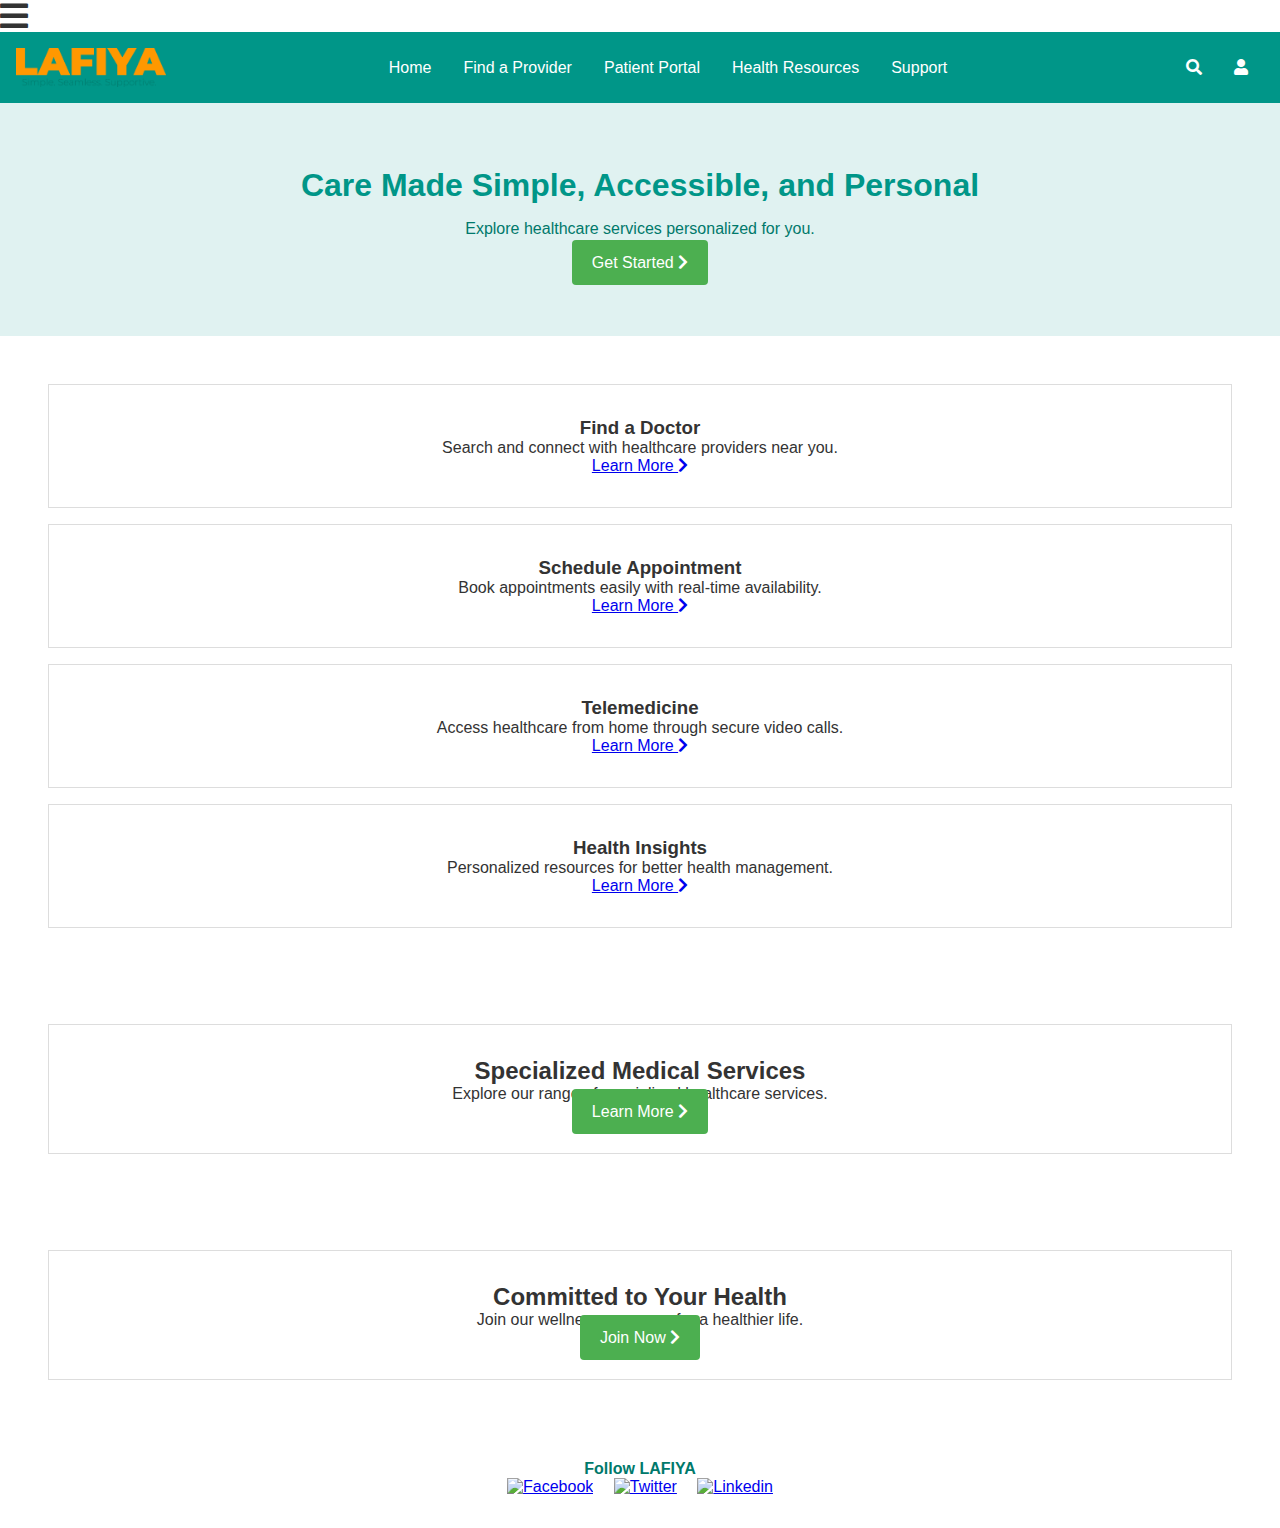
==== index.html @ 85698fca "Update index.html" ====
<!DOCTYPE html>
<html lang="en">
<head>
    <meta charset="UTF-8">
    <meta name="viewport" content="width=device-width, initial-scale=1.0">
    <title>LAFIYA - Healthcare Marketplace</title>
    <link rel="stylesheet" href="style/general.css">
    <script src="scripts/functions.js" defer></script>
    <link rel="stylesheet" href="https://cdnjs.cloudflare.com/ajax/libs/font-awesome/5.15.4/css/all.min.css">
</head>
<body>
    <div class="menu-btn">
        <i class="fas fa-bars fa-2x"></i>
    </div>

    <div class="container">
        <!-- Nav -->
        <nav class="main-nav">
            <img src="images/Lafiya_LOGO_text.png" alt="LAFIYA Logo" class="logo">
            <ul class="main-menu">
                <li><a href="#">Home</a></li>
                <li><a href="#">Find a Provider</a></li>
                <li><a href="#">Patient Portal</a></li>
                <li><a href="#">Health Resources</a></li>
                <li><a href="#">Support</a></li>
            </ul>
            <ul class="right-menu">
                <li><a href="#"><i class="fas fa-search"></i></a></li>
                <li><a href="#"><i class="fas fa-user"></i></a></li>
            </ul>
        </nav>

        <!-- Showcase -->
        <header class="showcase">
            <h2>Care Made Simple, Accessible, and Personal</h2>
            <p>Explore healthcare services personalized for you.</p>
            <a href="login.html" class="btn">Get Started <i class="fas fa-chevron-right"></i></a>
        </header>

        <!-- Home cards 1 -->
        <section class="home-cards">
            <div>
                <h3>Find a Doctor</h3>
                <p>Search and connect with healthcare providers near you.</p>
                <a href="login.html">Learn More <i class="fas fa-chevron-right"></i></a>
            </div>
            <div>
                <h3>Schedule Appointment</h3>
                <p>Book appointments easily with real-time availability.</p>
                <a href="login.html">Learn More <i class="fas fa-chevron-right"></i></a>
            </div>
            <div>
                <h3>Telemedicine</h3>
                <p>Access healthcare from home through secure video calls.</p>
                <a href="login.html">Learn More <i class="fas fa-chevron-right"></i></a>
            </div>
            <div>
                <h3>Health Insights</h3>
                <p>Personalized resources for better health management.</p>
                <a href="login.html">Learn More <i class="fas fa-chevron-right"></i></a>
            </div>
        </section>

        <!-- Specialized Services -->
        <section class="specialized-services">
            <div class="content">
                <h2>Specialized Medical Services</h2>
                <p>Explore our range of specialized healthcare services.</p>
                <a href="login.html" class="btn">Learn More <i class="fas fa-chevron-right"></i></a>
            </div>
        </section>

        <!-- Health and Wellness Section -->
        <section class="health-wellness">
            <div class="content">
                <h2>Committed to Your Health</h2>
                <p>Join our wellness programs for a healthier life.</p>
                <a href="login.html" class="btn">Join Now <i class="fas fa-chevron-right"></i></a>
            </div>
        </section>

        <!-- Follow -->
        <section class="follow">
            <p>Follow LAFIYA</p>
            <a href="https://facebook.com"><img src="https://i.ibb.co/LrVMXNR/social-fb.png" alt="Facebook"></a>
            <a href="https://twitter.com"><img src="https://i.ibb.co/vJvbLwm/social-twitter.png" alt="Twitter"></a>
            <a href="https://linkedin.com"><img src="https://i.ibb.co/b30HMhR/social-linkedin.png" alt="Linkedin"></a>
        </section>
    </div>
</body>
</html>
---- style/general.css ----
/* General Reset */
* {
    margin: 0;
    padding: 0;
    box-sizing: border-box;
}

body {
    font-family: 'Montserrat', sans-serif;
    color: #333;
}

.container {
    width: 100%;
    margin: auto;
    overflow: hidden;
}

.main-nav {
    display: flex;
    justify-content: space-between;
    align-items: center;
    background: #009688;
    padding: 1rem;
}

.logo {
    width: 150px;
}

.main-menu, .right-menu {
    display: flex;
    list-style: none;
}

.main-menu li a, .right-menu li a {
    color: #fff;
    padding: 0.5rem 1rem;
    text-decoration: none;
}

.showcase {
    background: #E0F2F1;
    padding: 4rem;
    text-align: center;
}

.showcase h2 {
    color: #009688;
    font-size: 2rem;
}

.showcase p {
    margin: 1rem 0;
    color: #00796B;
}

.btn {
    background: #FF9800;
    color: #fff;
    padding: 0.8rem 1.5rem;
    border-radius: 5px;
    text-decoration: none;
}

.home-cards, .specialized-services, .health-wellness, .follow {
    padding: 2rem;
    text-align: center;
}

.home-cards div, .specialized-services .content, .health-wellness .content {
    background: #FFF;
    margin: 1rem;
    padding: 2rem;
    border: 1px solid #ddd;
}

.follow a {
    display: inline-block;
    margin: 0 0.5rem;
}

.follow p {
    font-weight: bold;
    color: #00796B;
}




}

input[type="text"],
input[type="email"],
input[type="password"],
input[type="tel"],
select {
    width: 100%;
    padding: 10px;
    margin: 8px 0;
    display: inline-block;
    border: 1px solid #ccc;
    border-radius: 4px;
    box-sizing: border-box;
}

input[type="submit"],
.btn {
    width: 100%;
    background-color: #4CAF50;
    color: white;
    padding: 14px 20px;
    margin: 8px 0;
    border: none;
    border-radius: 4px;
    cursor: pointer;
    font-size: 1em;
}

.btn:hover {
    background-color: #45a049;
}

.clearfix {
    clear: both;
}

p {
    text-align: center;
}
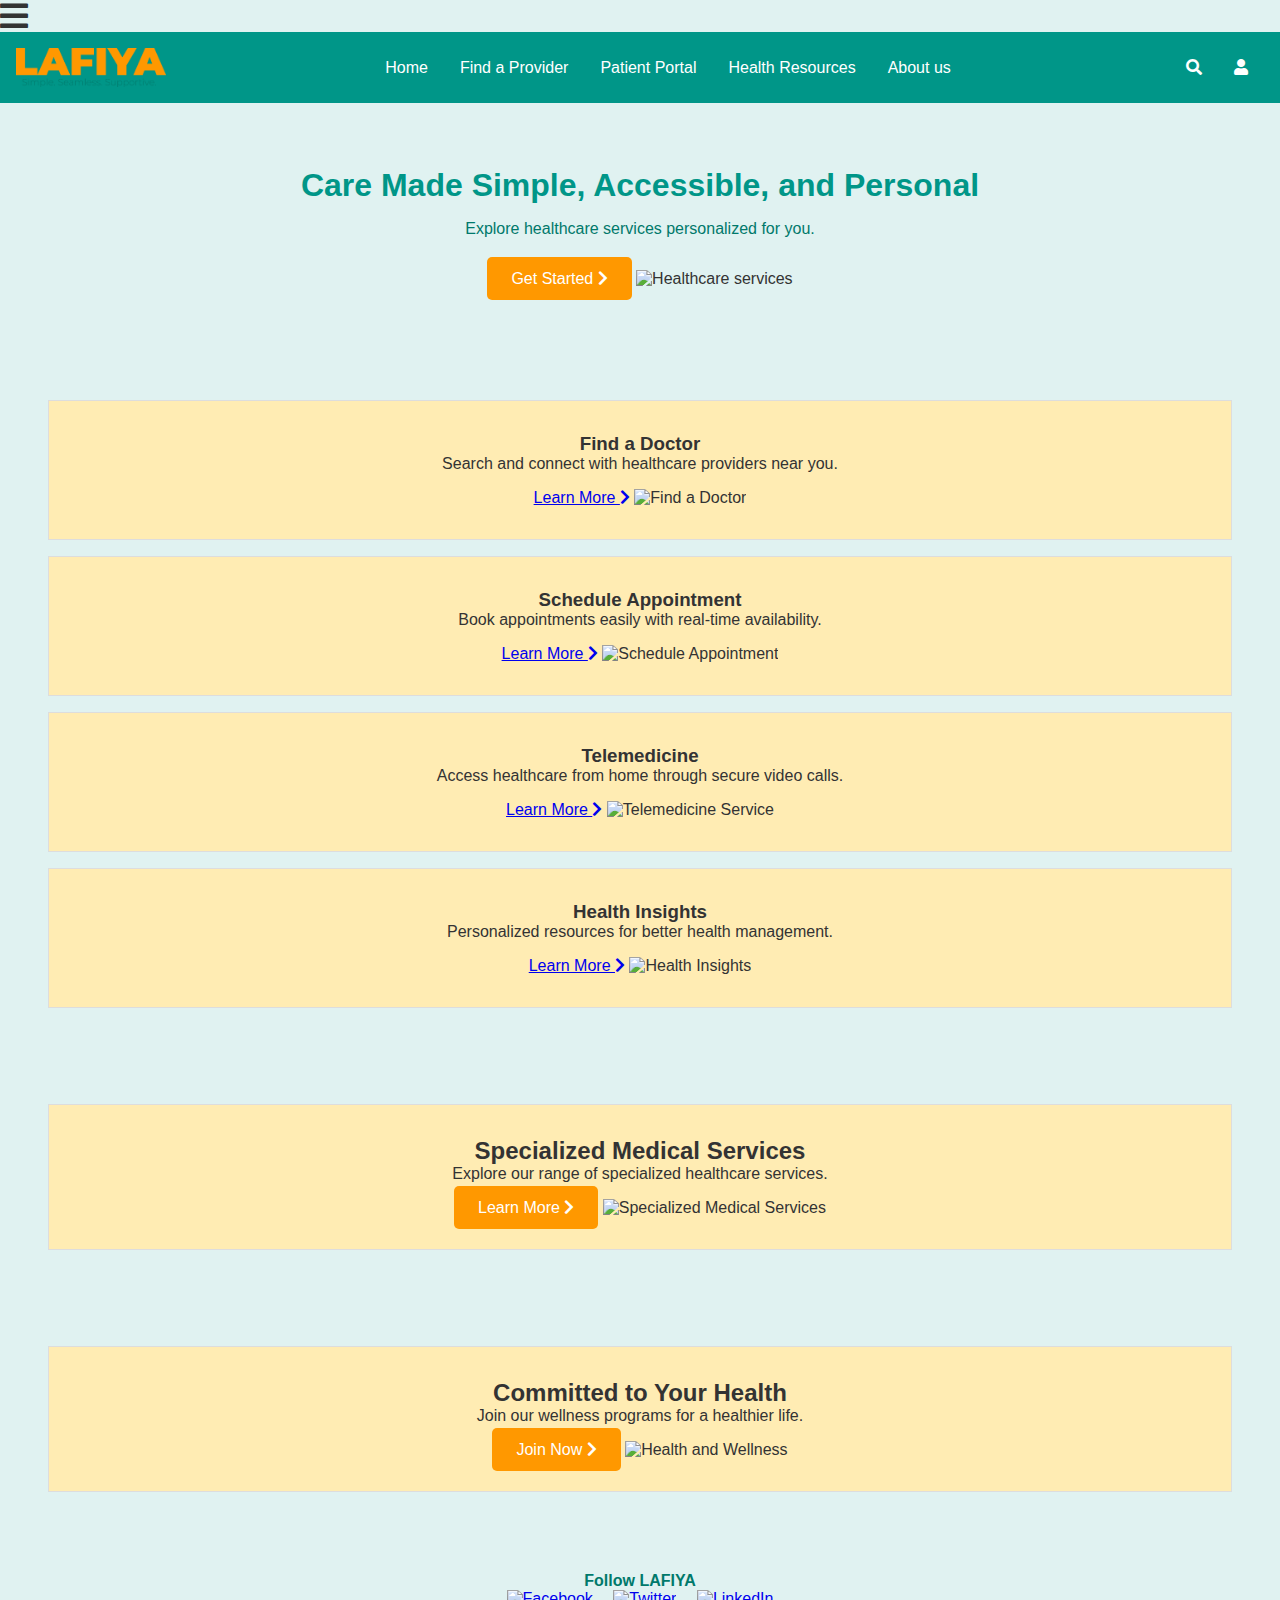
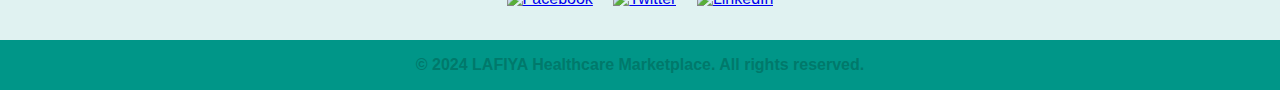
==== commit c12516b4: "Update index.html" ====
--- a/index.html
+++ b/index.html
@@ -9,12 +9,13 @@
     <link rel="stylesheet" href="https://cdnjs.cloudflare.com/ajax/libs/font-awesome/5.15.4/css/all.min.css">
 </head>
 <body>
+    <!-- Menu Button for Mobile -->
     <div class="menu-btn">
         <i class="fas fa-bars fa-2x"></i>
     </div>
 
     <div class="container">
-        <!-- Nav -->
+        <!-- Navigation -->
         <nav class="main-nav">
             <img src="images/Lafiya_LOGO_text.png" alt="LAFIYA Logo" class="logo">
             <ul class="main-menu">
@@ -22,7 +23,7 @@
                 <li><a href="#">Find a Provider</a></li>
                 <li><a href="#">Patient Portal</a></li>
                 <li><a href="#">Health Resources</a></li>
-                <li><a href="#">Support</a></li>
+                <li><a href="#">About us</a></li>
             </ul>
             <ul class="right-menu">
                 <li><a href="#"><i class="fas fa-search"></i></a></li>
@@ -30,43 +31,49 @@
             </ul>
         </nav>
 
-        <!-- Showcase -->
+        <!-- Showcase Section -->
         <header class="showcase">
             <h2>Care Made Simple, Accessible, and Personal</h2>
             <p>Explore healthcare services personalized for you.</p>
             <a href="login.html" class="btn">Get Started <i class="fas fa-chevron-right"></i></a>
+            <img src="images/showcase-image.jpg" alt="Healthcare services" class="responsive-image">
         </header>
 
-        <!-- Home cards 1 -->
+        <!-- Home Cards Section -->
         <section class="home-cards">
             <div>
                 <h3>Find a Doctor</h3>
                 <p>Search and connect with healthcare providers near you.</p>
                 <a href="login.html">Learn More <i class="fas fa-chevron-right"></i></a>
+                <img src="images/find-doctor.jpg" alt="Find a Doctor" class="responsive-image">
             </div>
             <div>
                 <h3>Schedule Appointment</h3>
                 <p>Book appointments easily with real-time availability.</p>
                 <a href="login.html">Learn More <i class="fas fa-chevron-right"></i></a>
+                <img src="images/schedule-appointment.jpg" alt="Schedule Appointment" class="responsive-image">
             </div>
             <div>
                 <h3>Telemedicine</h3>
                 <p>Access healthcare from home through secure video calls.</p>
                 <a href="login.html">Learn More <i class="fas fa-chevron-right"></i></a>
+                <img src="images/telemedicine.jpg" alt="Telemedicine Service" class="responsive-image">
             </div>
             <div>
                 <h3>Health Insights</h3>
                 <p>Personalized resources for better health management.</p>
                 <a href="login.html">Learn More <i class="fas fa-chevron-right"></i></a>
+                <img src="images/health-insights.jpg" alt="Health Insights" class="responsive-image">
             </div>
         </section>
 
-        <!-- Specialized Services -->
+        <!-- Specialized Services Section -->
         <section class="specialized-services">
             <div class="content">
                 <h2>Specialized Medical Services</h2>
                 <p>Explore our range of specialized healthcare services.</p>
                 <a href="login.html" class="btn">Learn More <i class="fas fa-chevron-right"></i></a>
+                <img src="images/specialized-services.jpg" alt="Specialized Medical Services" class="responsive-image">
             </div>
         </section>
 
@@ -76,16 +83,22 @@
                 <h2>Committed to Your Health</h2>
                 <p>Join our wellness programs for a healthier life.</p>
                 <a href="login.html" class="btn">Join Now <i class="fas fa-chevron-right"></i></a>
+                <img src="images/health-wellness.jpg" alt="Health and Wellness" class="responsive-image">
             </div>
         </section>
 
-        <!-- Follow -->
+        <!-- Follow Section -->
         <section class="follow">
             <p>Follow LAFIYA</p>
             <a href="https://facebook.com"><img src="https://i.ibb.co/LrVMXNR/social-fb.png" alt="Facebook"></a>
             <a href="https://twitter.com"><img src="https://i.ibb.co/vJvbLwm/social-twitter.png" alt="Twitter"></a>
-            <a href="https://linkedin.com"><img src="https://i.ibb.co/b30HMhR/social-linkedin.png" alt="Linkedin"></a>
+            <a href="https://linkedin.com"><img src="https://i.ibb.co/b30HMhR/social-linkedin.png" alt="LinkedIn"></a>
         </section>
+
+        <!-- Footer Section -->
+        <footer class="footer">
+            <p>&copy; 2024 LAFIYA Healthcare Marketplace. All rights reserved.</p>
+        </footer>
     </div>
 </body>
 </html>
--- a/style/general.css
+++ b/style/general.css
@@ -8,6 +8,7 @@
 body {
     font-family: 'Montserrat', sans-serif;
     color: #333;
+    background-color: #E0F2F1; /* Background Color: Mint Green */
 }
 
 .container {
@@ -16,11 +17,12 @@
     overflow: hidden;
 }
 
+/* Navigation */
 .main-nav {
     display: flex;
     justify-content: space-between;
     align-items: center;
-    background: #009688;
+    background: #009688; /* Primary Color: Turquoise */
     padding: 1rem;
 }
 
@@ -39,37 +41,47 @@
     text-decoration: none;
 }
 
+/* Showcase */
 .showcase {
-    background: #E0F2F1;
+    background: #E0F2F1; /* Background Color */
     padding: 4rem;
     text-align: center;
 }
 
 .showcase h2 {
-    color: #009688;
+    color: #009688; /* Primary Color */
     font-size: 2rem;
 }
 
 .showcase p {
     margin: 1rem 0;
-    color: #00796B;
+    color: #00796B; /* Accent Color */
 }
 
 .btn {
-    background: #FF9800;
+    background: #FF9800; /* Highlight Color */
     color: #fff;
     padding: 0.8rem 1.5rem;
     border-radius: 5px;
     text-decoration: none;
 }
 
-.home-cards, .specialized-services, .health-wellness, .follow {
+/* Responsive Images */
+.responsive-image {
+    width: 100%;
+    height: auto;
+    max-width: 500px;
+    margin-top: 1rem;
+}
+
+/* Sections */
+.home-cards, .specialized-services, .health-wellness, .follow, .footer {
     padding: 2rem;
     text-align: center;
 }
 
 .home-cards div, .specialized-services .content, .health-wellness .content {
-    background: #FFF;
+    background: #FFECB3; /* Secondary Color: Sand Yellow */
     margin: 1rem;
     padding: 2rem;
     border: 1px solid #ddd;
@@ -80,51 +92,14 @@
     margin: 0 0.5rem;
 }
 
-.follow p {
+.follow p, .footer p {
     font-weight: bold;
-    color: #00796B;
+    color: #00796B; /* Accent Color */
 }
 
-
-
-
+/* Footer */
+.footer {
+    background: #009688; /* Primary Color */
+    color: #fff;
+    padding: 1rem;
 }
-
-input[type="text"],
-input[type="email"],
-input[type="password"],
-input[type="tel"],
-select {
-    width: 100%;
-    padding: 10px;
-    margin: 8px 0;
-    display: inline-block;
-    border: 1px solid #ccc;
-    border-radius: 4px;
-    box-sizing: border-box;
-}
-
-input[type="submit"],
-.btn {
-    width: 100%;
-    background-color: #4CAF50;
-    color: white;
-    padding: 14px 20px;
-    margin: 8px 0;
-    border: none;
-    border-radius: 4px;
-    cursor: pointer;
-    font-size: 1em;
-}
-
-.btn:hover {
-    background-color: #45a049;
-}
-
-.clearfix {
-    clear: both;
-}
-
-p {
-    text-align: center;
-}
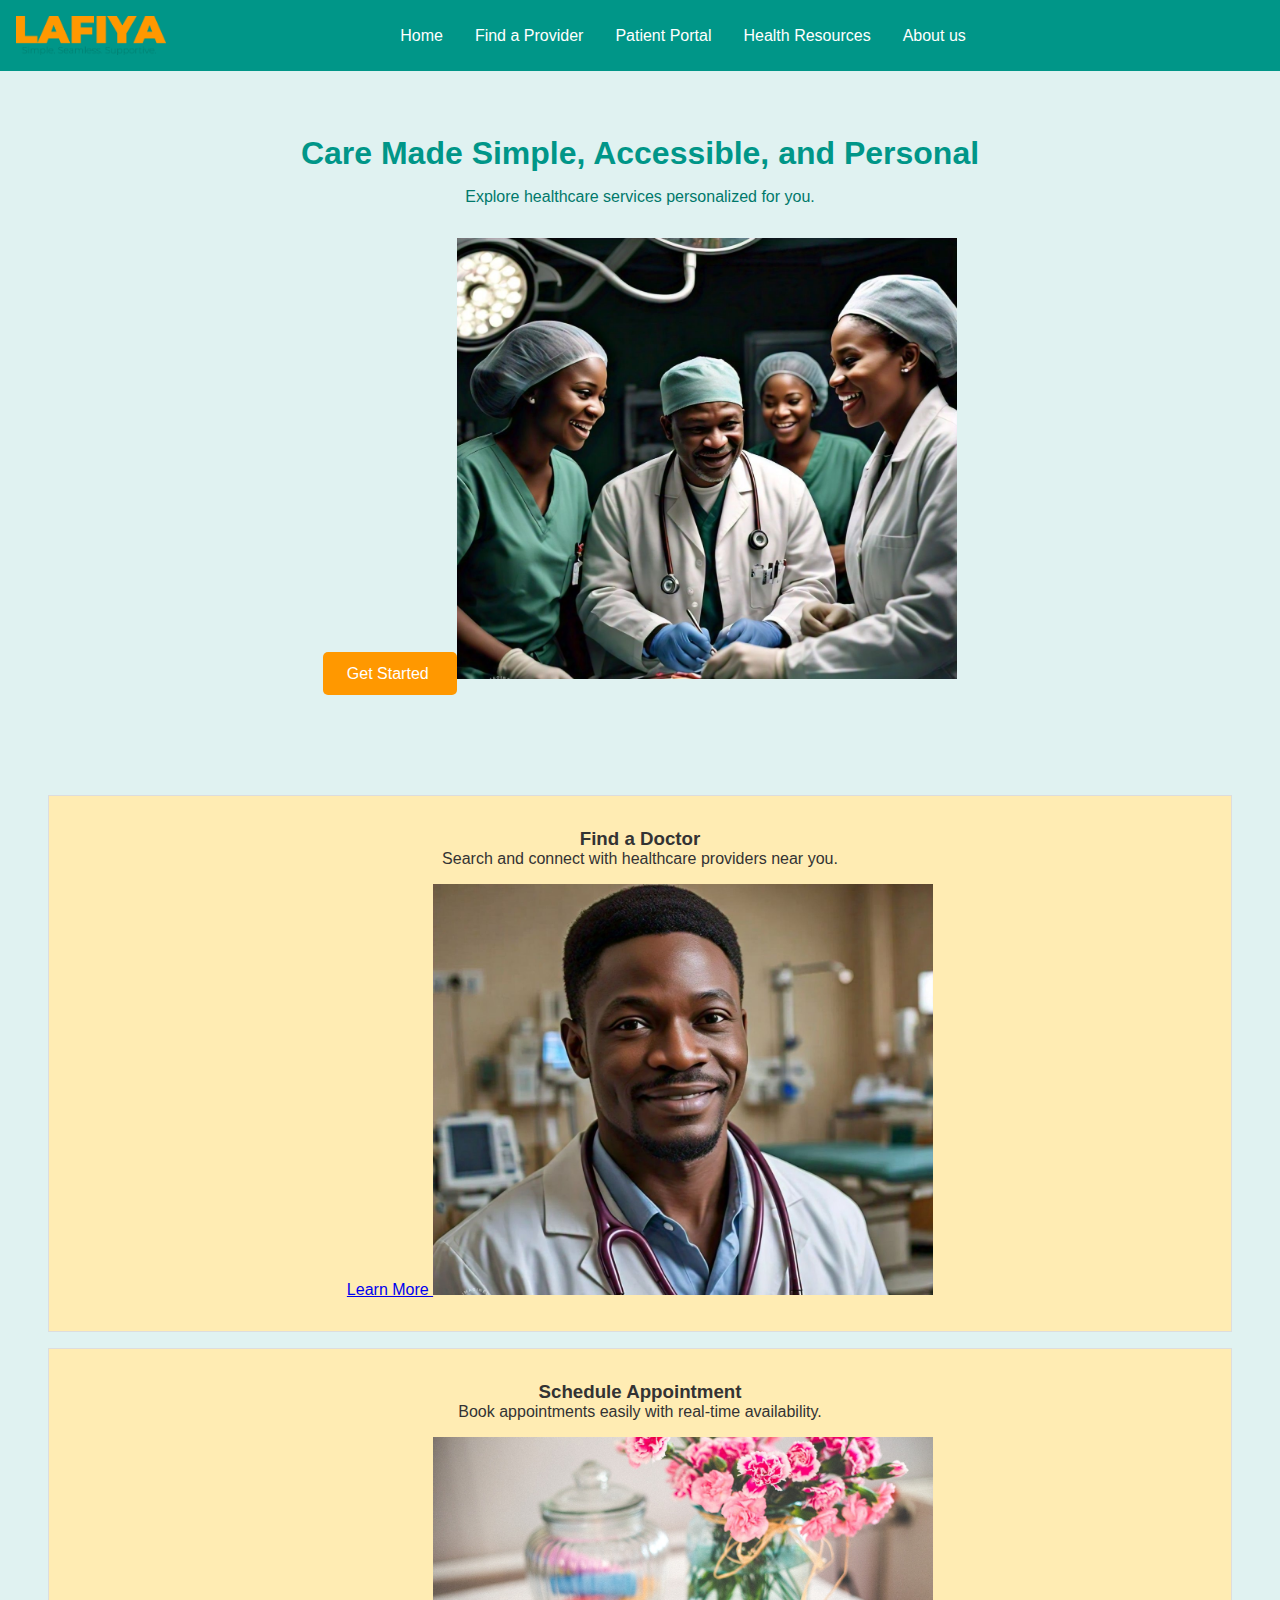
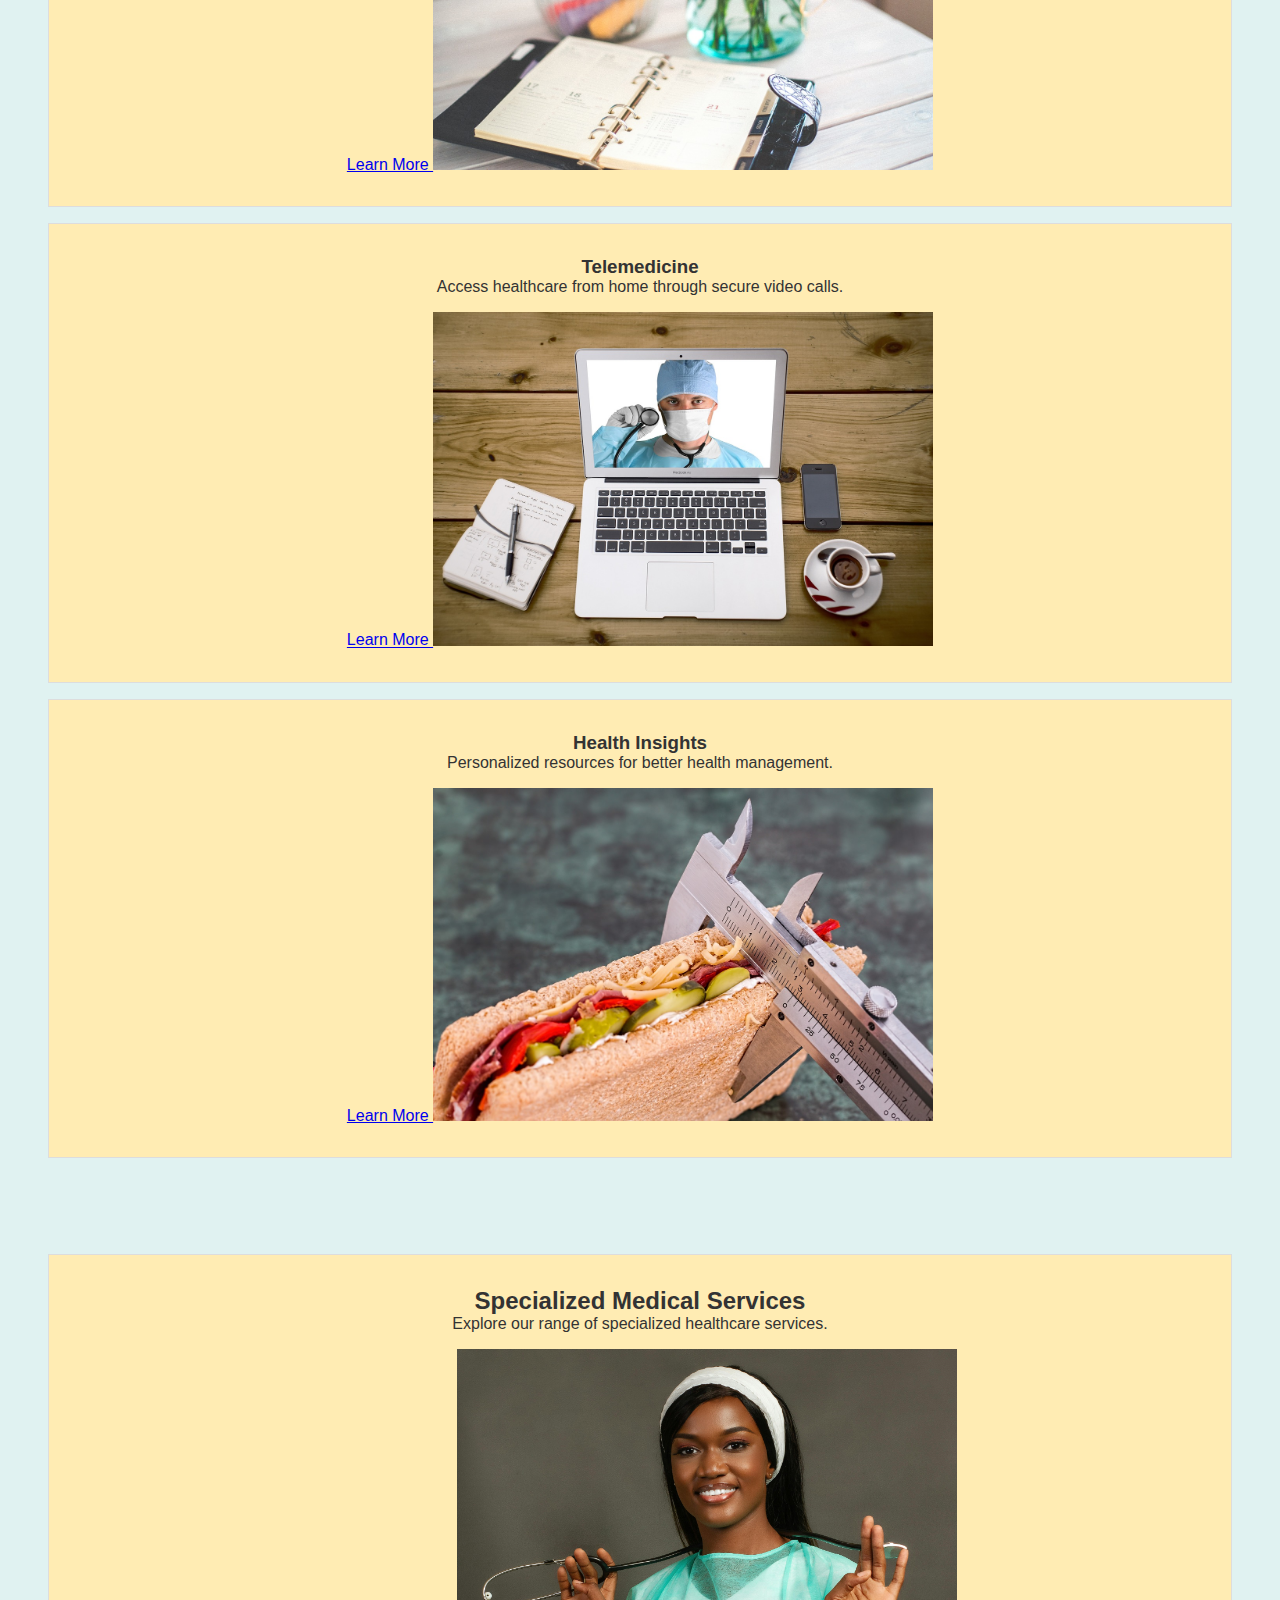
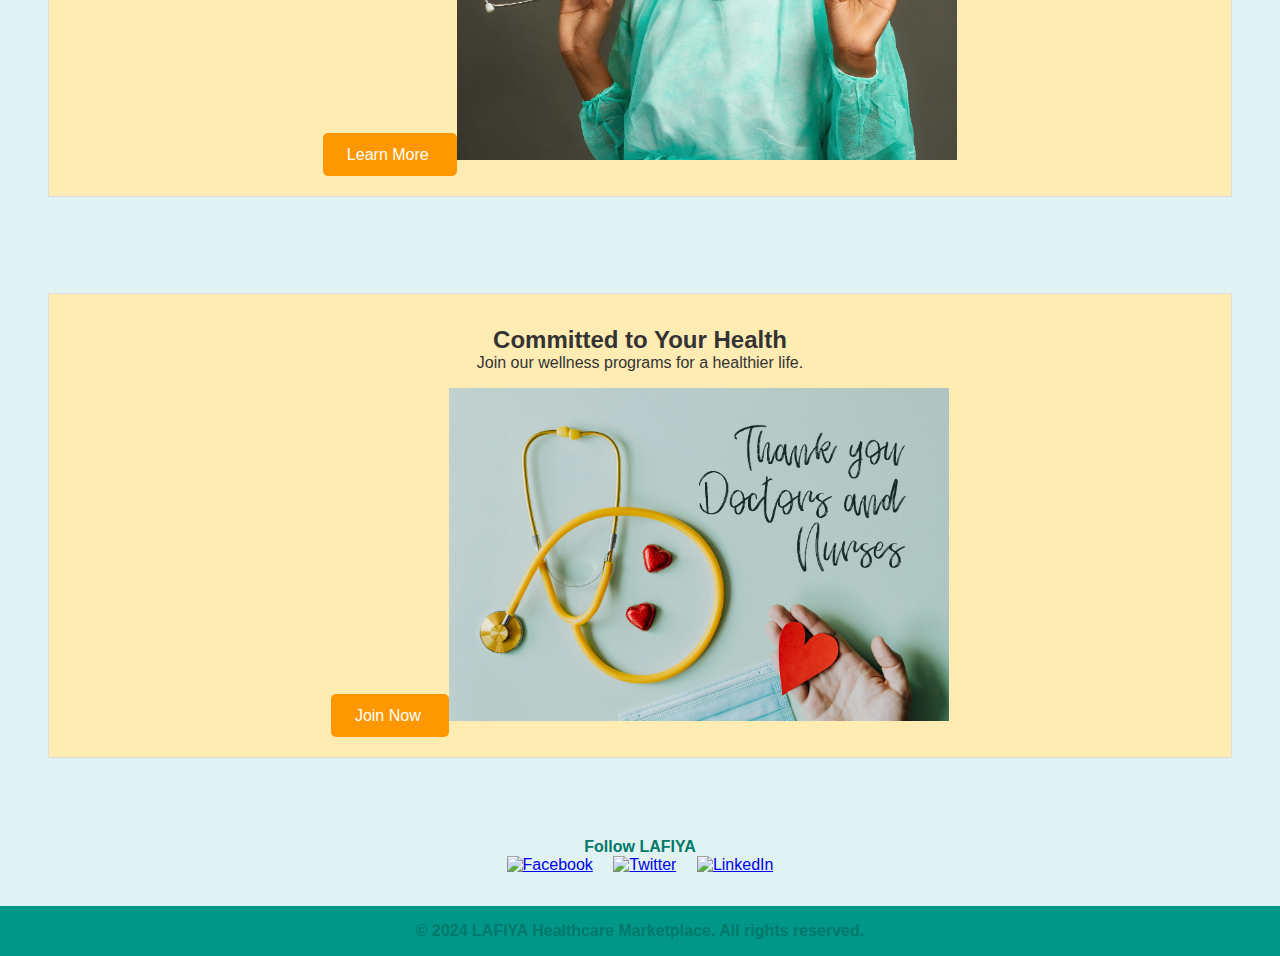
==== commit cbf0e4ee: "Update index.html" ====
--- a/index.html
+++ b/index.html
@@ -6,7 +6,7 @@
     <title>LAFIYA - Healthcare Marketplace</title>
     <link rel="stylesheet" href="style/general.css">
     <script src="scripts/functions.js" defer></script>
-    <link rel="stylesheet" href="https://cdnjs.cloudflare.com/ajax/libs/font-awesome/5.15.4/css/all.min.css">
+
 </head>
 <body>
     <!-- Menu Button for Mobile -->
@@ -36,7 +36,7 @@
             <h2>Care Made Simple, Accessible, and Personal</h2>
             <p>Explore healthcare services personalized for you.</p>
             <a href="login.html" class="btn">Get Started <i class="fas fa-chevron-right"></i></a>
-            <img src="images/showcase-image.jpg" alt="Healthcare services" class="responsive-image">
+            <img src="images/doctorandnurses.jpeg" alt="Healthcare services" class="responsive-image">
         </header>
 
         <!-- Home Cards Section -->
@@ -45,25 +45,25 @@
                 <h3>Find a Doctor</h3>
                 <p>Search and connect with healthcare providers near you.</p>
                 <a href="login.html">Learn More <i class="fas fa-chevron-right"></i></a>
-                <img src="images/find-doctor.jpg" alt="Find a Doctor" class="responsive-image">
+                <img src="images/jovialphysician.jpeg" alt="Find a Doctor" class="responsive-image">
             </div>
             <div>
                 <h3>Schedule Appointment</h3>
                 <p>Book appointments easily with real-time availability.</p>
                 <a href="login.html">Learn More <i class="fas fa-chevron-right"></i></a>
-                <img src="images/schedule-appointment.jpg" alt="Schedule Appointment" class="responsive-image">
+                <img src="images/calenda.jpg" alt="Schedule Appointment" class="responsive-image">
             </div>
             <div>
                 <h3>Telemedicine</h3>
                 <p>Access healthcare from home through secure video calls.</p>
                 <a href="login.html">Learn More <i class="fas fa-chevron-right"></i></a>
-                <img src="images/telemedicine.jpg" alt="Telemedicine Service" class="responsive-image">
+                <img src="images/Telemedicine.jpg" alt="Telemedicine Service" class="responsive-image">
             </div>
             <div>
                 <h3>Health Insights</h3>
                 <p>Personalized resources for better health management.</p>
                 <a href="login.html">Learn More <i class="fas fa-chevron-right"></i></a>
-                <img src="images/health-insights.jpg" alt="Health Insights" class="responsive-image">
+                <img src="images/HealthInsights.jpg" alt="Health Insights" class="responsive-image">
             </div>
         </section>
 
@@ -73,7 +73,7 @@
                 <h2>Specialized Medical Services</h2>
                 <p>Explore our range of specialized healthcare services.</p>
                 <a href="login.html" class="btn">Learn More <i class="fas fa-chevron-right"></i></a>
-                <img src="images/specialized-services.jpg" alt="Specialized Medical Services" class="responsive-image">
+                <img src="images/Specialized Medical Services.jpg" alt="Specialized Medical Services" class="responsive-image">
             </div>
         </section>
 
@@ -83,7 +83,7 @@
                 <h2>Committed to Your Health</h2>
                 <p>Join our wellness programs for a healthier life.</p>
                 <a href="login.html" class="btn">Join Now <i class="fas fa-chevron-right"></i></a>
-                <img src="images/health-wellness.jpg" alt="Health and Wellness" class="responsive-image">
+                <img src="images/CommittedtoYourHealth.jpg" alt="Health and Wellness" class="responsive-image">
             </div>
         </section>
 
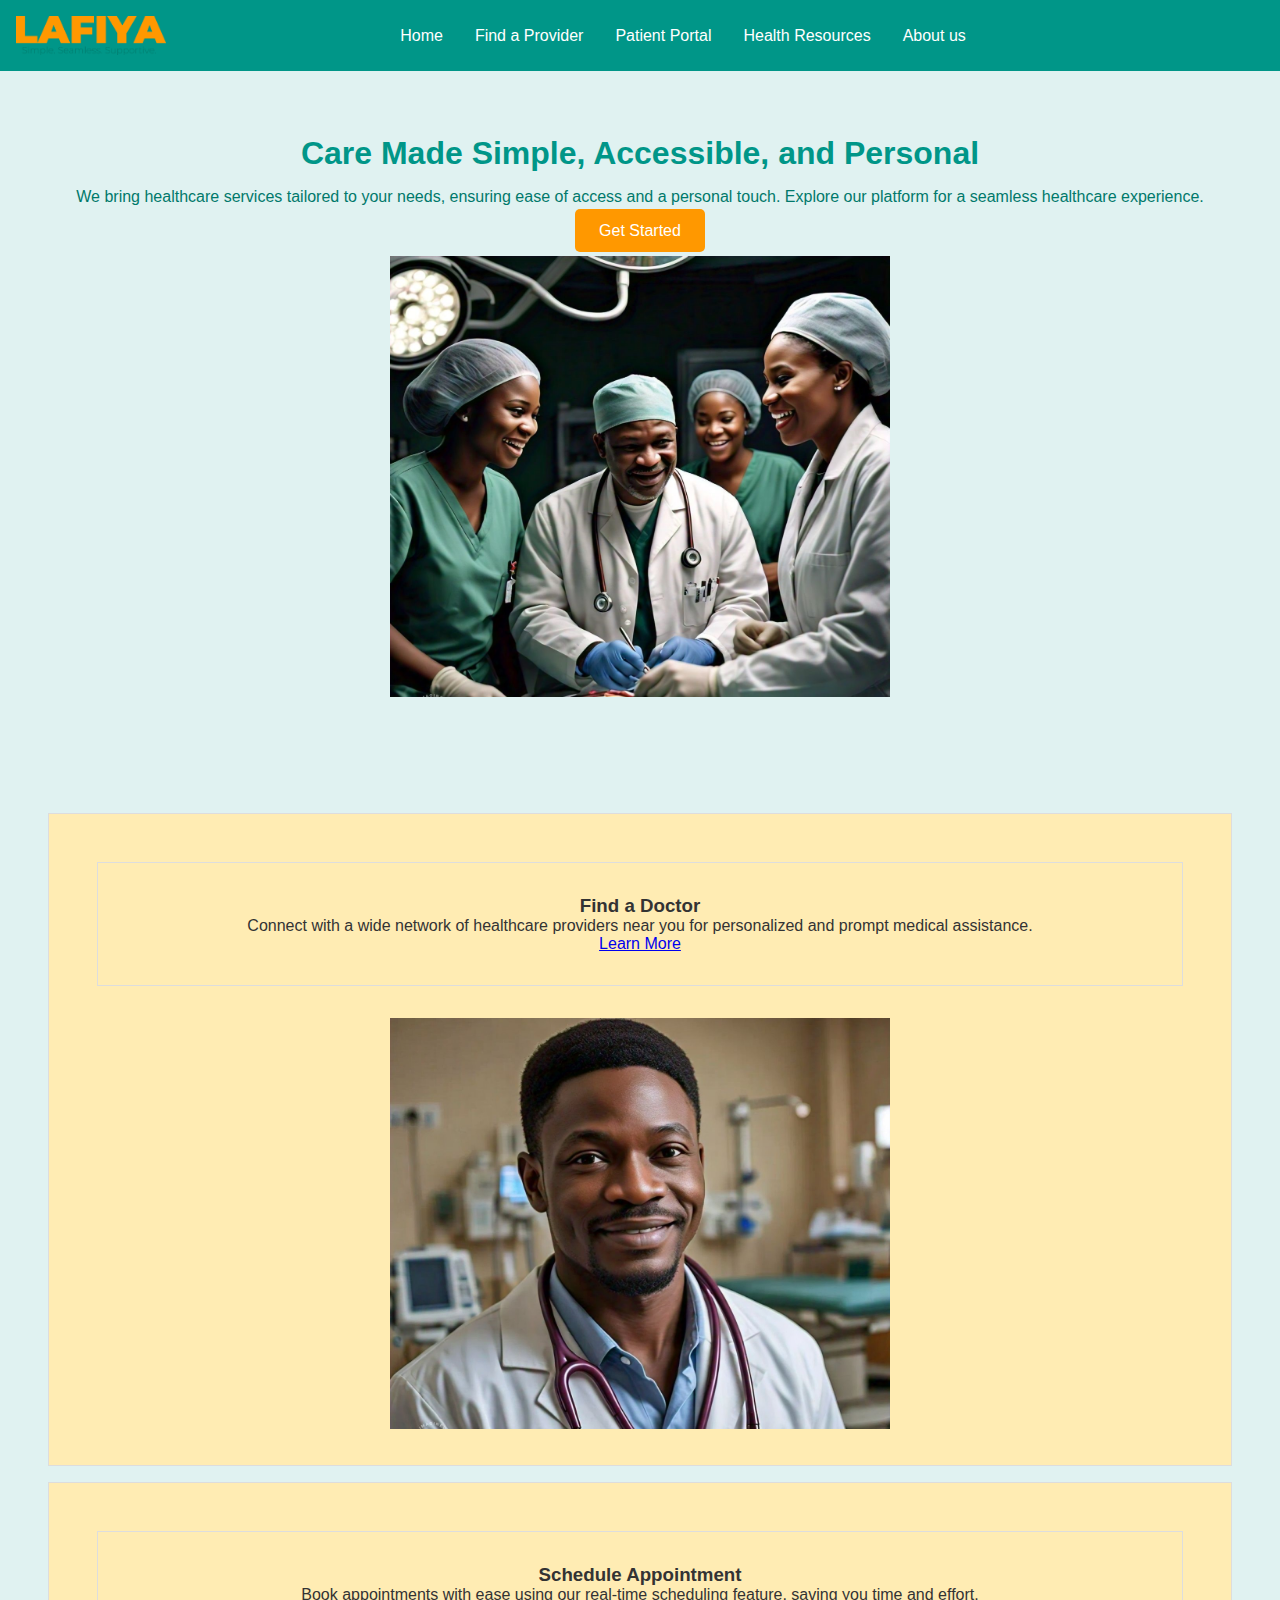
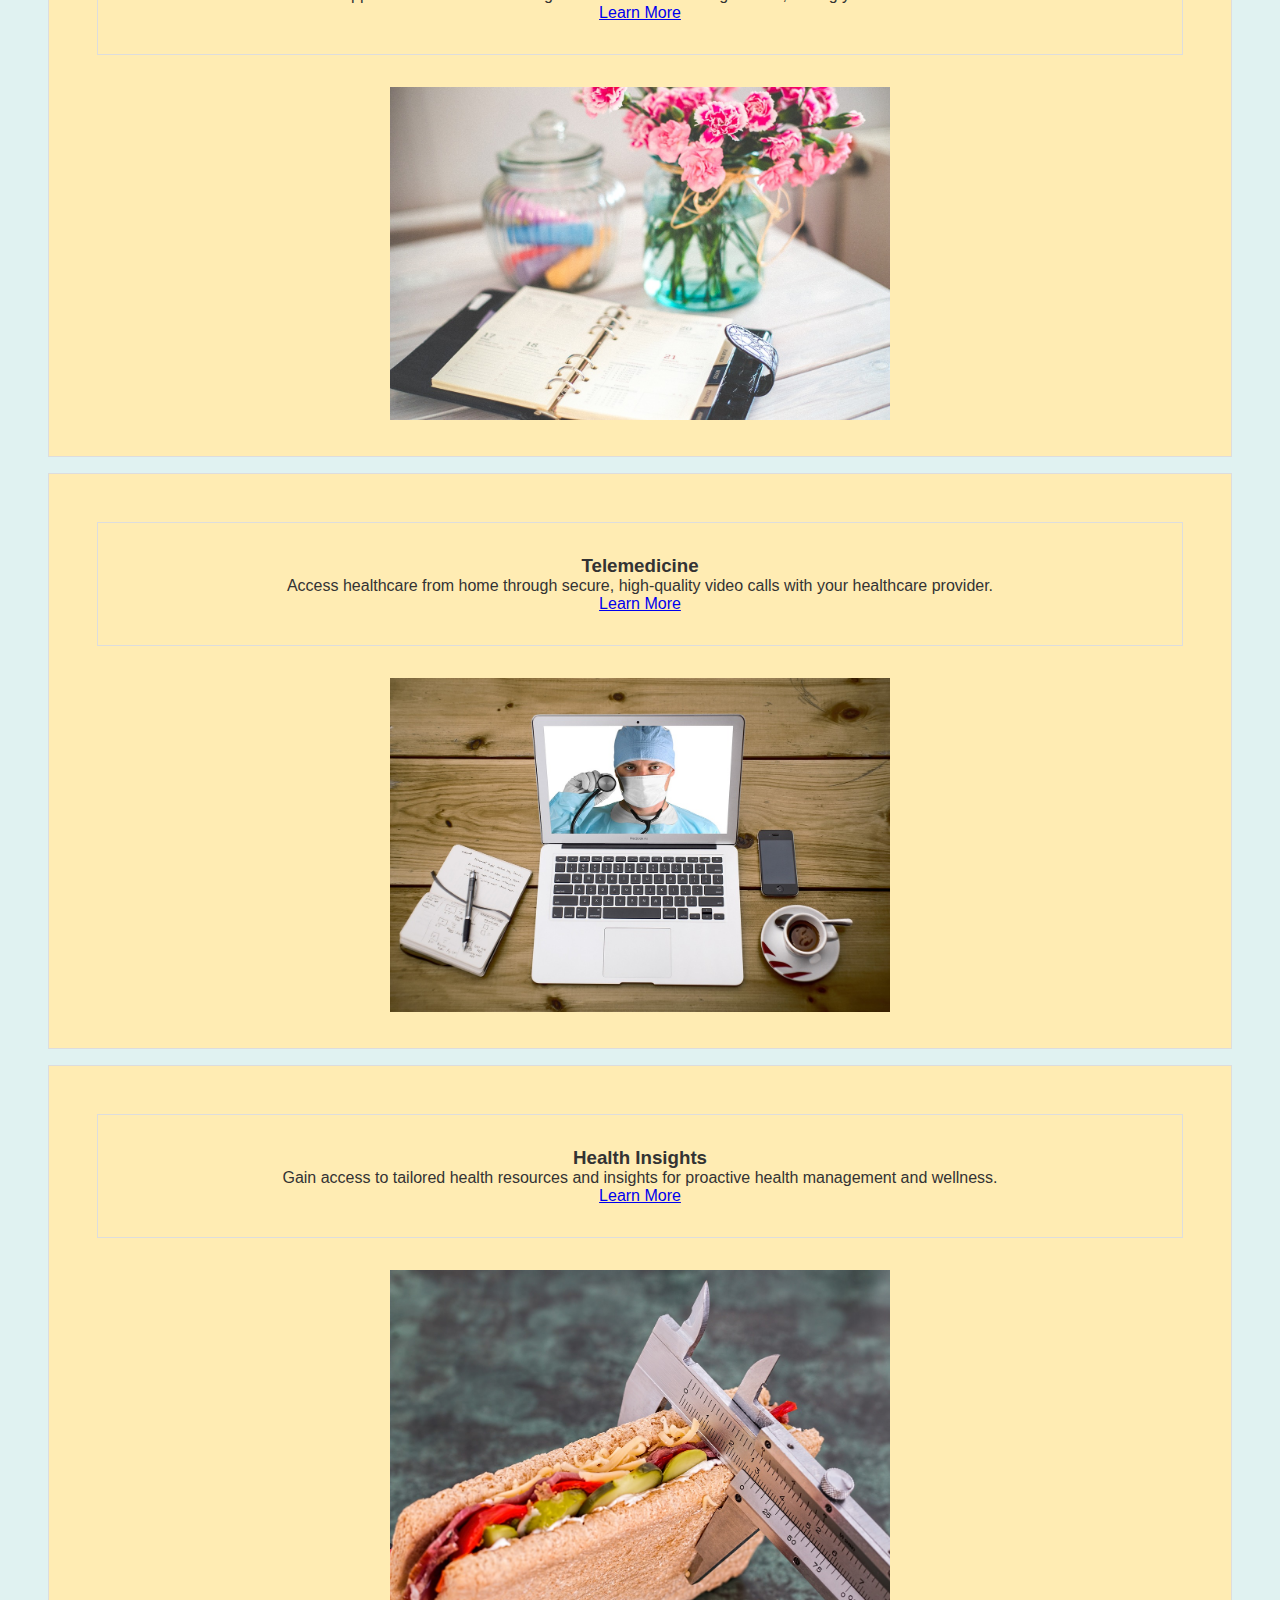
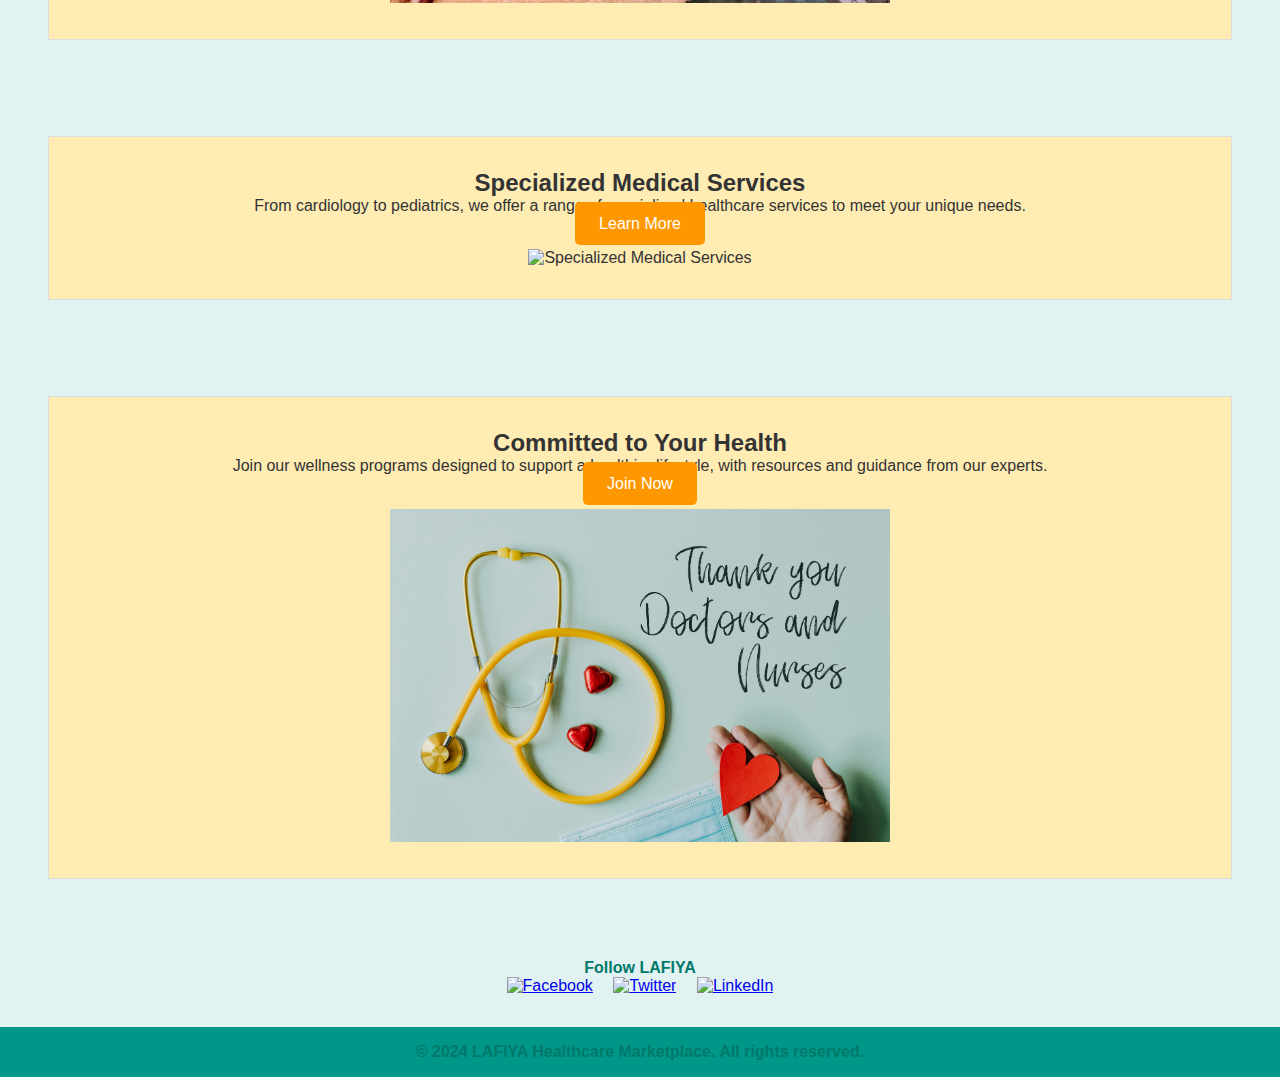
==== commit 9978c8f6: "Update index.html" ====
--- a/index.html
+++ b/index.html
@@ -6,7 +6,6 @@
     <title>LAFIYA - Healthcare Marketplace</title>
     <link rel="stylesheet" href="style/general.css">
     <script src="scripts/functions.js" defer></script>
-
 </head>
 <body>
     <!-- Menu Button for Mobile -->
@@ -33,36 +32,46 @@
 
         <!-- Showcase Section -->
         <header class="showcase">
-            <h2>Care Made Simple, Accessible, and Personal</h2>
-            <p>Explore healthcare services personalized for you.</p>
-            <a href="login.html" class="btn">Get Started <i class="fas fa-chevron-right"></i></a>
+            <div class="text-content">
+                <h2>Care Made Simple, Accessible, and Personal</h2>
+                <p>We bring healthcare services tailored to your needs, ensuring ease of access and a personal touch. Explore our platform for a seamless healthcare experience.</p>
+                <a href="login.html" class="btn">Get Started <i class="fas fa-chevron-right"></i></a>
+            </div>
             <img src="images/doctorandnurses.jpeg" alt="Healthcare services" class="responsive-image">
         </header>
 
         <!-- Home Cards Section -->
         <section class="home-cards">
-            <div>
-                <h3>Find a Doctor</h3>
-                <p>Search and connect with healthcare providers near you.</p>
-                <a href="login.html">Learn More <i class="fas fa-chevron-right"></i></a>
+            <div class="card">
+                <div class="text-content">
+                    <h3>Find a Doctor</h3>
+                    <p>Connect with a wide network of healthcare providers near you for personalized and prompt medical assistance.</p>
+                    <a href="login.html">Learn More <i class="fas fa-chevron-right"></i></a>
+                </div>
                 <img src="images/jovialphysician.jpeg" alt="Find a Doctor" class="responsive-image">
             </div>
-            <div>
-                <h3>Schedule Appointment</h3>
-                <p>Book appointments easily with real-time availability.</p>
-                <a href="login.html">Learn More <i class="fas fa-chevron-right"></i></a>
+            <div class="card">
+                <div class="text-content">
+                    <h3>Schedule Appointment</h3>
+                    <p>Book appointments with ease using our real-time scheduling feature, saving you time and effort.</p>
+                    <a href="login.html">Learn More <i class="fas fa-chevron-right"></i></a>
+                </div>
                 <img src="images/calenda.jpg" alt="Schedule Appointment" class="responsive-image">
             </div>
-            <div>
-                <h3>Telemedicine</h3>
-                <p>Access healthcare from home through secure video calls.</p>
-                <a href="login.html">Learn More <i class="fas fa-chevron-right"></i></a>
+            <div class="card">
+                <div class="text-content">
+                    <h3>Telemedicine</h3>
+                    <p>Access healthcare from home through secure, high-quality video calls with your healthcare provider.</p>
+                    <a href="login.html">Learn More <i class="fas fa-chevron-right"></i></a>
+                </div>
                 <img src="images/Telemedicine.jpg" alt="Telemedicine Service" class="responsive-image">
             </div>
-            <div>
-                <h3>Health Insights</h3>
-                <p>Personalized resources for better health management.</p>
-                <a href="login.html">Learn More <i class="fas fa-chevron-right"></i></a>
+            <div class="card">
+                <div class="text-content">
+                    <h3>Health Insights</h3>
+                    <p>Gain access to tailored health resources and insights for proactive health management and wellness.</p>
+                    <a href="login.html">Learn More <i class="fas fa-chevron-right"></i></a>
+                </div>
                 <img src="images/HealthInsights.jpg" alt="Health Insights" class="responsive-image">
             </div>
         </section>
@@ -70,19 +79,23 @@
         <!-- Specialized Services Section -->
         <section class="specialized-services">
             <div class="content">
-                <h2>Specialized Medical Services</h2>
-                <p>Explore our range of specialized healthcare services.</p>
-                <a href="login.html" class="btn">Learn More <i class="fas fa-chevron-right"></i></a>
-                <img src="images/Specialized Medical Services.jpg" alt="Specialized Medical Services" class="responsive-image">
+                <div class="text-content">
+                    <h2>Specialized Medical Services</h2>
+                    <p>From cardiology to pediatrics, we offer a range of specialized healthcare services to meet your unique needs.</p>
+                    <a href="login.html" class="btn">Learn More <i class="fas fa-chevron-right"></i></a>
+                </div>
+                <img src="images/SpecializedMedicalServices.jpg" alt="Specialized Medical Services" class="responsive-image">
             </div>
         </section>
 
         <!-- Health and Wellness Section -->
         <section class="health-wellness">
             <div class="content">
-                <h2>Committed to Your Health</h2>
-                <p>Join our wellness programs for a healthier life.</p>
-                <a href="login.html" class="btn">Join Now <i class="fas fa-chevron-right"></i></a>
+                <div class="text-content">
+                    <h2>Committed to Your Health</h2>
+                    <p>Join our wellness programs designed to support a healthier lifestyle, with resources and guidance from our experts.</p>
+                    <a href="login.html" class="btn">Join Now <i class="fas fa-chevron-right"></i></a>
+                </div>
                 <img src="images/CommittedtoYourHealth.jpg" alt="Health and Wellness" class="responsive-image">
             </div>
         </section>
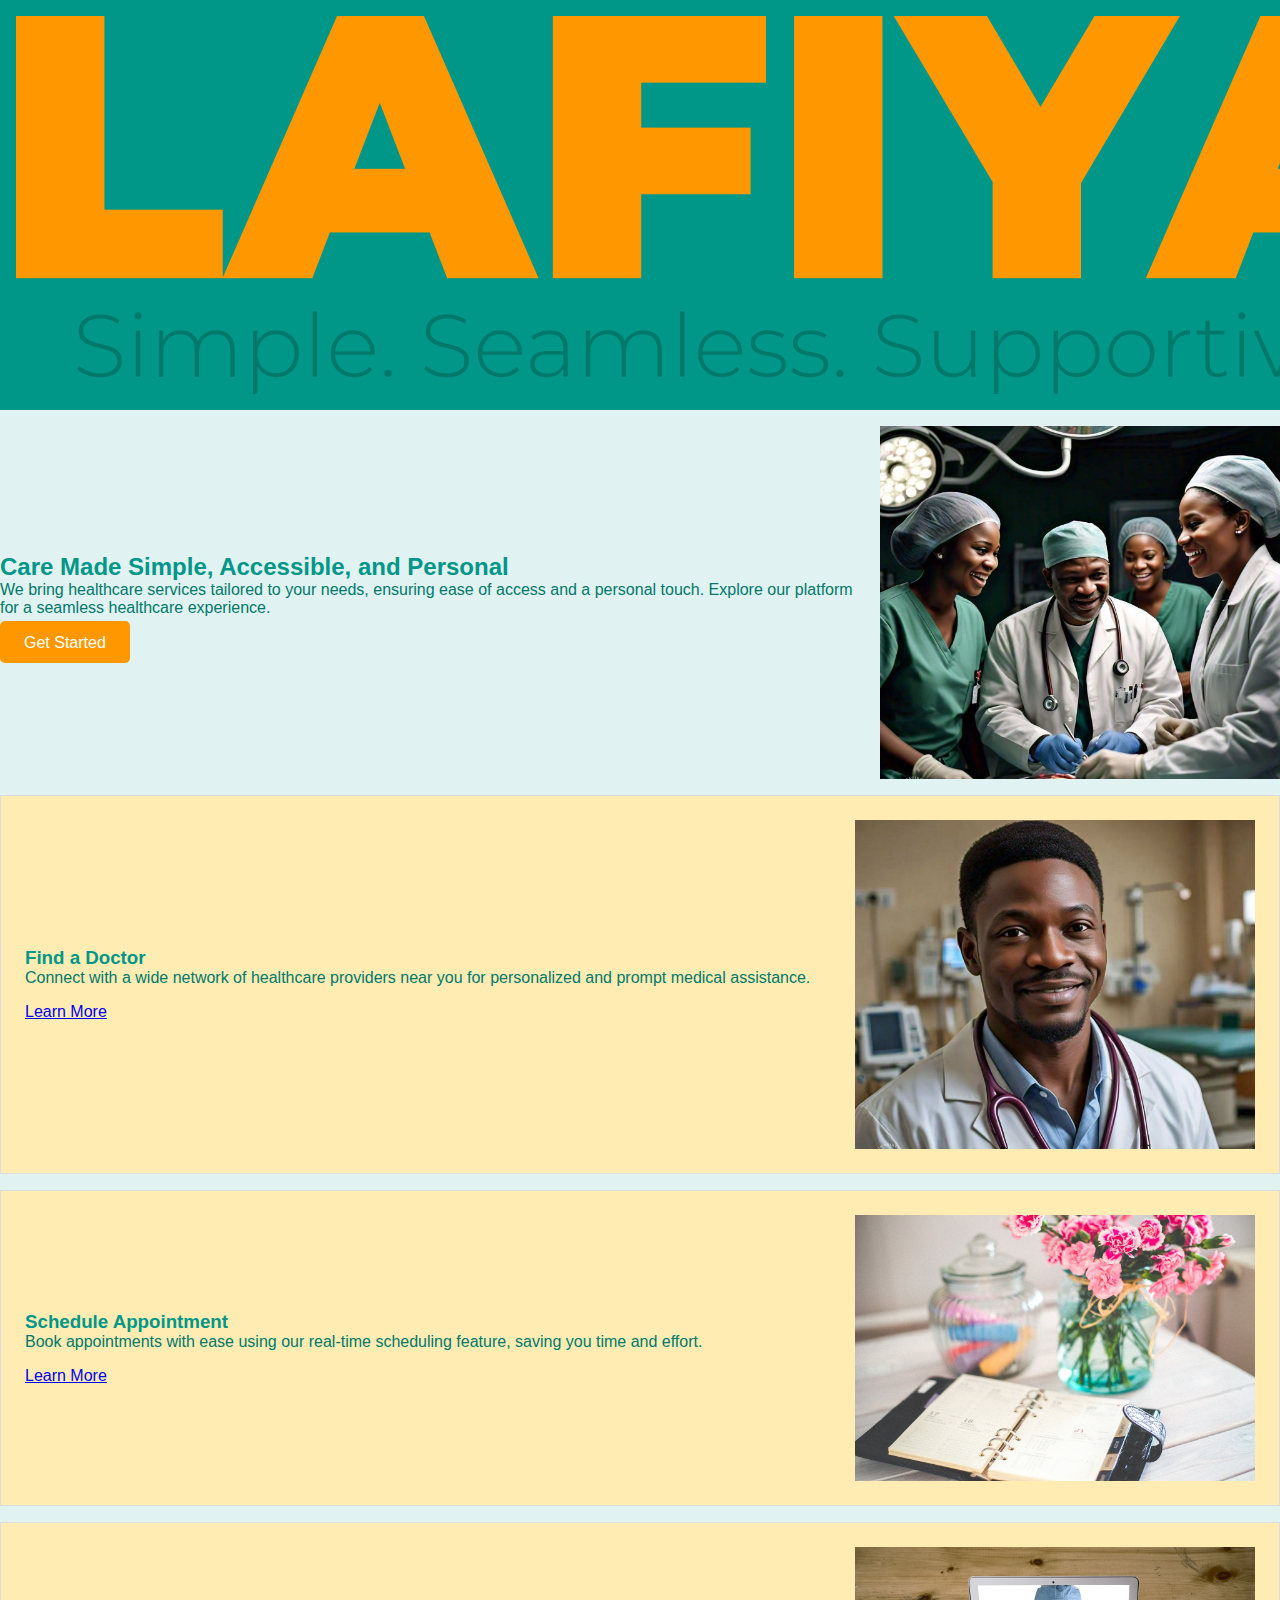
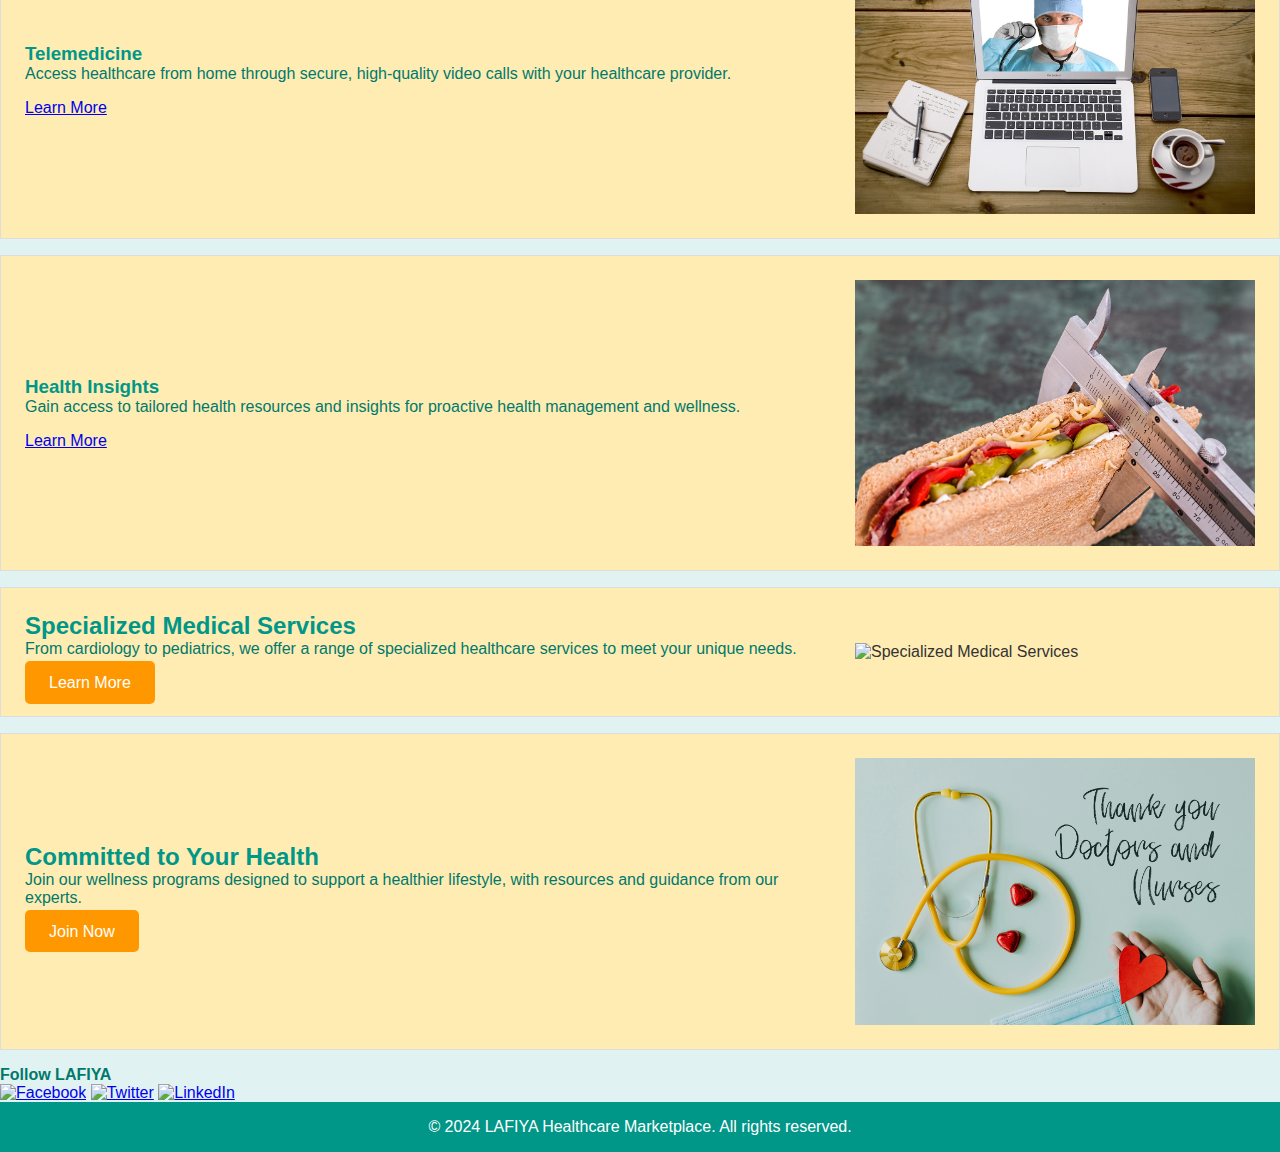
==== commit f206d1b4: "Update index.html" ====
--- a/index.html
+++ b/index.html
@@ -16,8 +16,8 @@
     <div class="container">
         <!-- Navigation -->
         <nav class="main-nav">
-            <img src="images/Lafiya_LOGO_text.png" alt="LAFIYA Logo" class="logo">
             <ul class="main-menu">
+                <img src="images/Lafiya_LOGO_text.png" alt="LAFIYA Logo" class="logo">
                 <li><a href="#">Home</a></li>
                 <li><a href="#">Find a Provider</a></li>
                 <li><a href="#">Patient Portal</a></li>
--- a/style/general.css
+++ b/style/general.css
@@ -8,13 +8,7 @@
 body {
     font-family: 'Montserrat', sans-serif;
     color: #333;
-    background-color: #E0F2F1; /* Background Color: Mint Green */
-}
-
-.container {
-    width: 100%;
-    margin: auto;
-    overflow: hidden;
+    background-color: #E0F2F1;
 }
 
 /* Navigation */
@@ -22,17 +16,14 @@
     display: flex;
     justify-content: space-between;
     align-items: center;
-    background: #009688; /* Primary Color: Turquoise */
+    background: #009688;
     padding: 1rem;
 }
 
-.logo {
-    width: 150px;
-}
-
+/* Remove bullet points from menu items */
 .main-menu, .right-menu {
     display: flex;
-    list-style: none;
+    list-style: none; /* Removes bullets */
 }
 
 .main-menu li a, .right-menu li a {
@@ -42,64 +33,59 @@
 }
 
 /* Showcase */
-.showcase {
-    background: #E0F2F1; /* Background Color */
-    padding: 4rem;
-    text-align: center;
+.showcase, .card, .content {
+    display: flex;
+    align-items: center;
+    margin: 1rem 0;
 }
 
-.showcase h2 {
-    color: #009688; /* Primary Color */
-    font-size: 2rem;
+.text-content {
+    flex: 1;
+    text-align: left;
+    padding-right: 1rem;
 }
 
-.showcase p {
-    margin: 1rem 0;
-    color: #00796B; /* Accent Color */
+.responsive-image {
+    flex: 1;
+    width: 100%;
+    max-width: 400px;
+    height: auto;
+}
+
+.showcase h2, .card h3, .content h2 {
+    color: #009688;
+}
+
+.showcase p, .card p, .content p {
+    color: #00796B;
+    margin-bottom: 1rem;
 }
 
 .btn {
-    background: #FF9800; /* Highlight Color */
+    background: #FF9800;
     color: #fff;
     padding: 0.8rem 1.5rem;
     border-radius: 5px;
     text-decoration: none;
 }
 
-/* Responsive Images */
-.responsive-image {
-    width: 100%;
-    height: auto;
-    max-width: 500px;
-    margin-top: 1rem;
+/* Cards and Content Sections */
+.home-cards .card, .specialized-services .content, .health-wellness .content {
+    background: #FFECB3;
+    border: 1px solid #ddd;
+    padding: 1.5rem;
 }
 
-/* Sections */
-.home-cards, .specialized-services, .health-wellness, .follow, .footer {
-    padding: 2rem;
-    text-align: center;
-}
-
-.home-cards div, .specialized-services .content, .health-wellness .content {
-    background: #FFECB3; /* Secondary Color: Sand Yellow */
-    margin: 1rem;
-    padding: 2rem;
-    border: 1px solid #ddd;
-}
-
-.follow a {
-    display: inline-block;
-    margin: 0 0.5rem;
-}
-
-.follow p, .footer p {
+/* Follow and Footer Sections */
+.follow p {
     font-weight: bold;
-    color: #00796B; /* Accent Color */
+    color: #00796B;
 }
 
 /* Footer */
 .footer {
-    background: #009688; /* Primary Color */
+    background: #009688;
     color: #fff;
     padding: 1rem;
+    text-align: center; /* Centers footer text */
 }
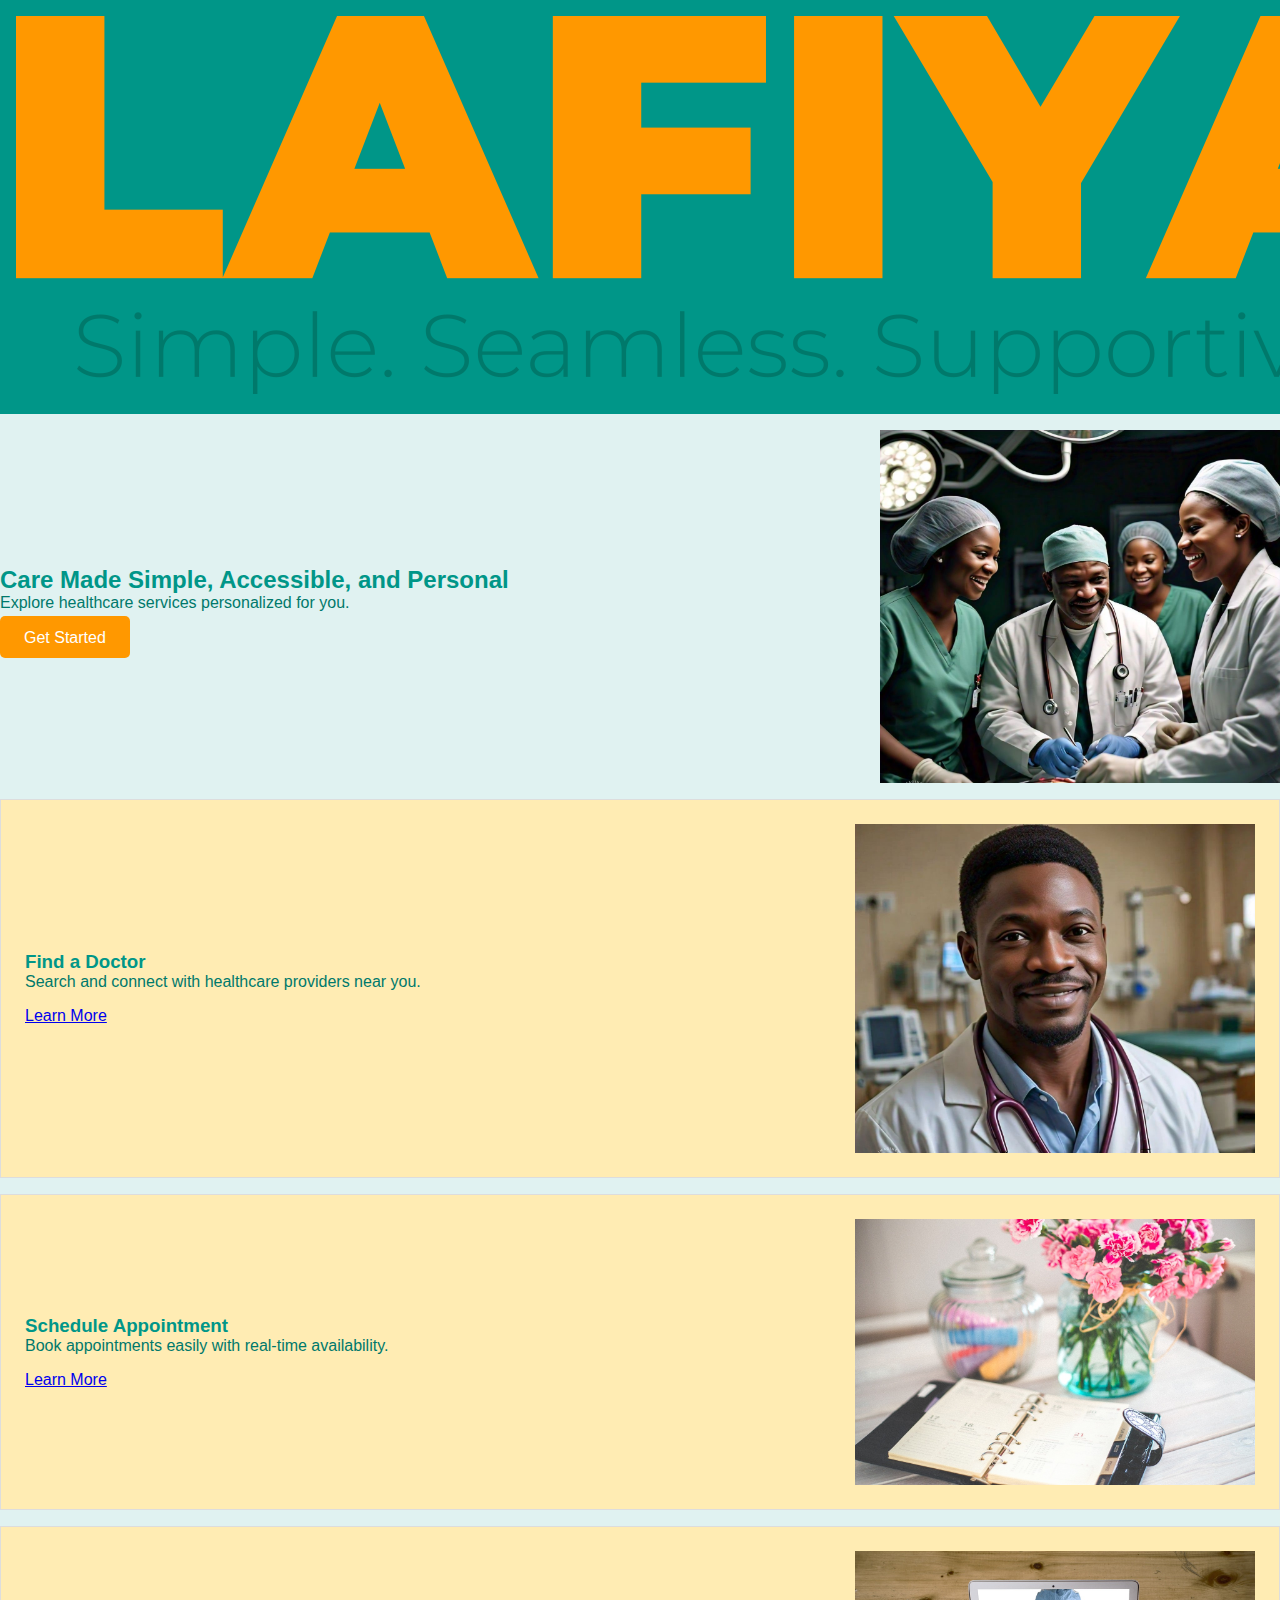
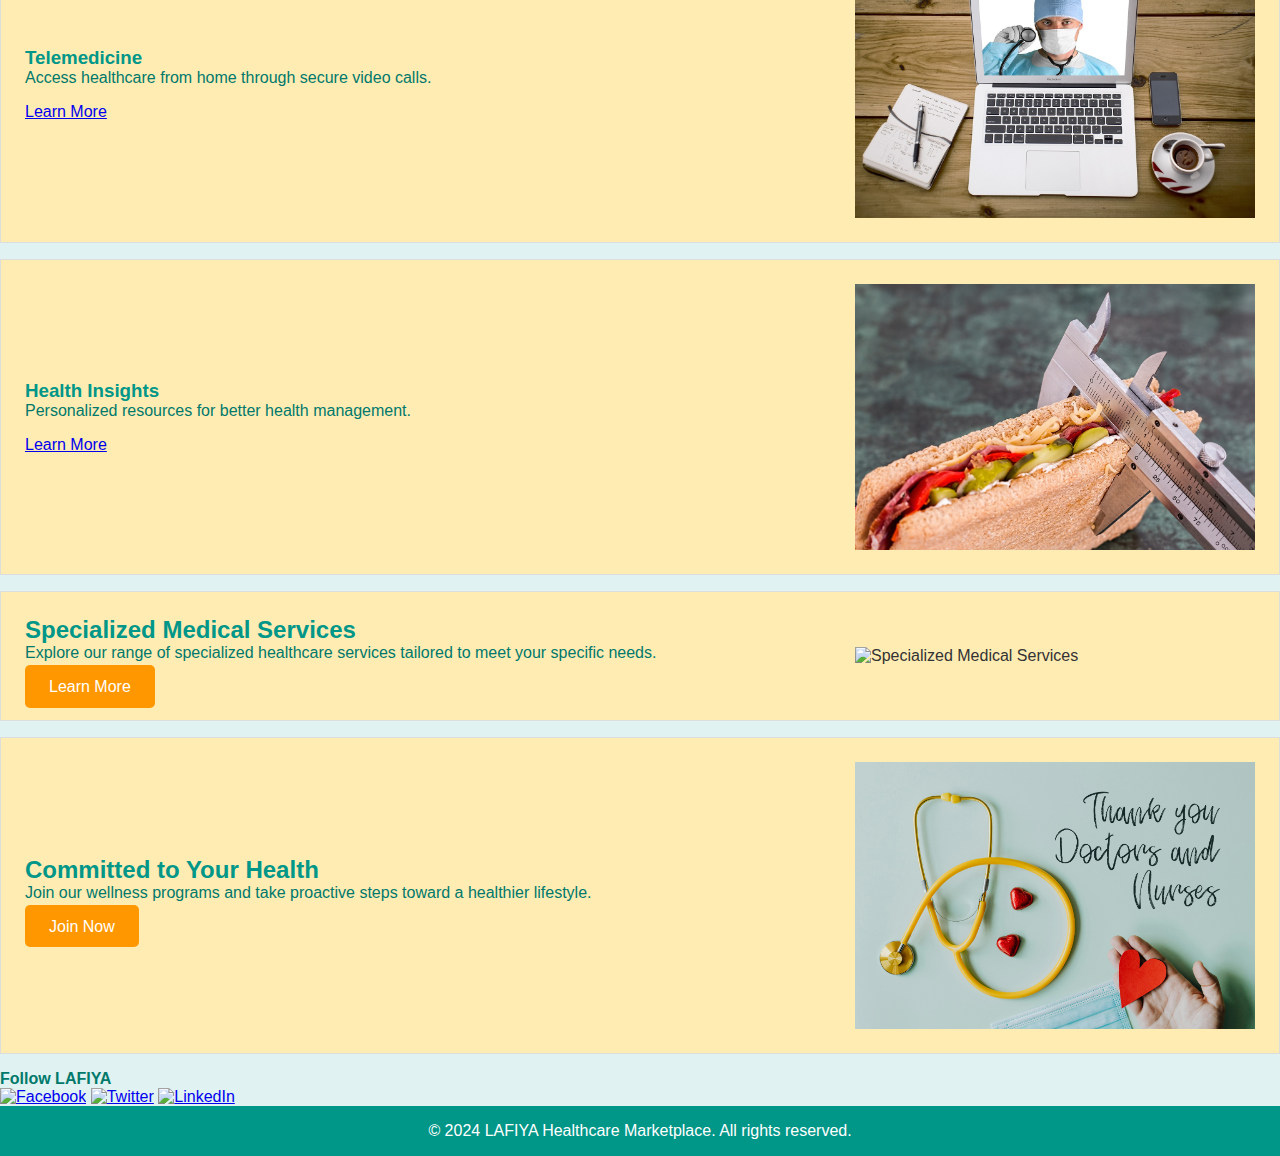
==== commit 10853067: "Update index.html" ====
--- a/index.html
+++ b/index.html
@@ -14,10 +14,13 @@
     </div>
 
     <div class="container">
-        <!-- Navigation -->
+        <!-- Navigation Bar -->
         <nav class="main-nav">
+            <!-- Logo Positioned in the Navigation Bar -->
+            <a href="#">
+                <img src="images/Lafiya_LOGO_text.png" alt="LAFIYA Logo" class="logo">
+            </a>
             <ul class="main-menu">
-                <img src="images/Lafiya_LOGO_text.png" alt="LAFIYA Logo" class="logo">
                 <li><a href="#">Home</a></li>
                 <li><a href="#">Find a Provider</a></li>
                 <li><a href="#">Patient Portal</a></li>
@@ -34,7 +37,7 @@
         <header class="showcase">
             <div class="text-content">
                 <h2>Care Made Simple, Accessible, and Personal</h2>
-                <p>We bring healthcare services tailored to your needs, ensuring ease of access and a personal touch. Explore our platform for a seamless healthcare experience.</p>
+                <p>Explore healthcare services personalized for you.</p>
                 <a href="login.html" class="btn">Get Started <i class="fas fa-chevron-right"></i></a>
             </div>
             <img src="images/doctorandnurses.jpeg" alt="Healthcare services" class="responsive-image">
@@ -45,7 +48,7 @@
             <div class="card">
                 <div class="text-content">
                     <h3>Find a Doctor</h3>
-                    <p>Connect with a wide network of healthcare providers near you for personalized and prompt medical assistance.</p>
+                    <p>Search and connect with healthcare providers near you.</p>
                     <a href="login.html">Learn More <i class="fas fa-chevron-right"></i></a>
                 </div>
                 <img src="images/jovialphysician.jpeg" alt="Find a Doctor" class="responsive-image">
@@ -53,7 +56,7 @@
             <div class="card">
                 <div class="text-content">
                     <h3>Schedule Appointment</h3>
-                    <p>Book appointments with ease using our real-time scheduling feature, saving you time and effort.</p>
+                    <p>Book appointments easily with real-time availability.</p>
                     <a href="login.html">Learn More <i class="fas fa-chevron-right"></i></a>
                 </div>
                 <img src="images/calenda.jpg" alt="Schedule Appointment" class="responsive-image">
@@ -61,7 +64,7 @@
             <div class="card">
                 <div class="text-content">
                     <h3>Telemedicine</h3>
-                    <p>Access healthcare from home through secure, high-quality video calls with your healthcare provider.</p>
+                    <p>Access healthcare from home through secure video calls.</p>
                     <a href="login.html">Learn More <i class="fas fa-chevron-right"></i></a>
                 </div>
                 <img src="images/Telemedicine.jpg" alt="Telemedicine Service" class="responsive-image">
@@ -69,7 +72,7 @@
             <div class="card">
                 <div class="text-content">
                     <h3>Health Insights</h3>
-                    <p>Gain access to tailored health resources and insights for proactive health management and wellness.</p>
+                    <p>Personalized resources for better health management.</p>
                     <a href="login.html">Learn More <i class="fas fa-chevron-right"></i></a>
                 </div>
                 <img src="images/HealthInsights.jpg" alt="Health Insights" class="responsive-image">
@@ -81,10 +84,10 @@
             <div class="content">
                 <div class="text-content">
                     <h2>Specialized Medical Services</h2>
-                    <p>From cardiology to pediatrics, we offer a range of specialized healthcare services to meet your unique needs.</p>
+                    <p>Explore our range of specialized healthcare services tailored to meet your specific needs.</p>
                     <a href="login.html" class="btn">Learn More <i class="fas fa-chevron-right"></i></a>
                 </div>
-                <img src="images/SpecializedMedicalServices.jpg" alt="Specialized Medical Services" class="responsive-image">
+                <img src="images/Specialized_Medical_Services.jpg" alt="Specialized Medical Services" class="responsive-image">
             </div>
         </section>
 
@@ -93,7 +96,7 @@
             <div class="content">
                 <div class="text-content">
                     <h2>Committed to Your Health</h2>
-                    <p>Join our wellness programs designed to support a healthier lifestyle, with resources and guidance from our experts.</p>
+                    <p>Join our wellness programs and take proactive steps toward a healthier lifestyle.</p>
                     <a href="login.html" class="btn">Join Now <i class="fas fa-chevron-right"></i></a>
                 </div>
                 <img src="images/CommittedtoYourHealth.jpg" alt="Health and Wellness" class="responsive-image">
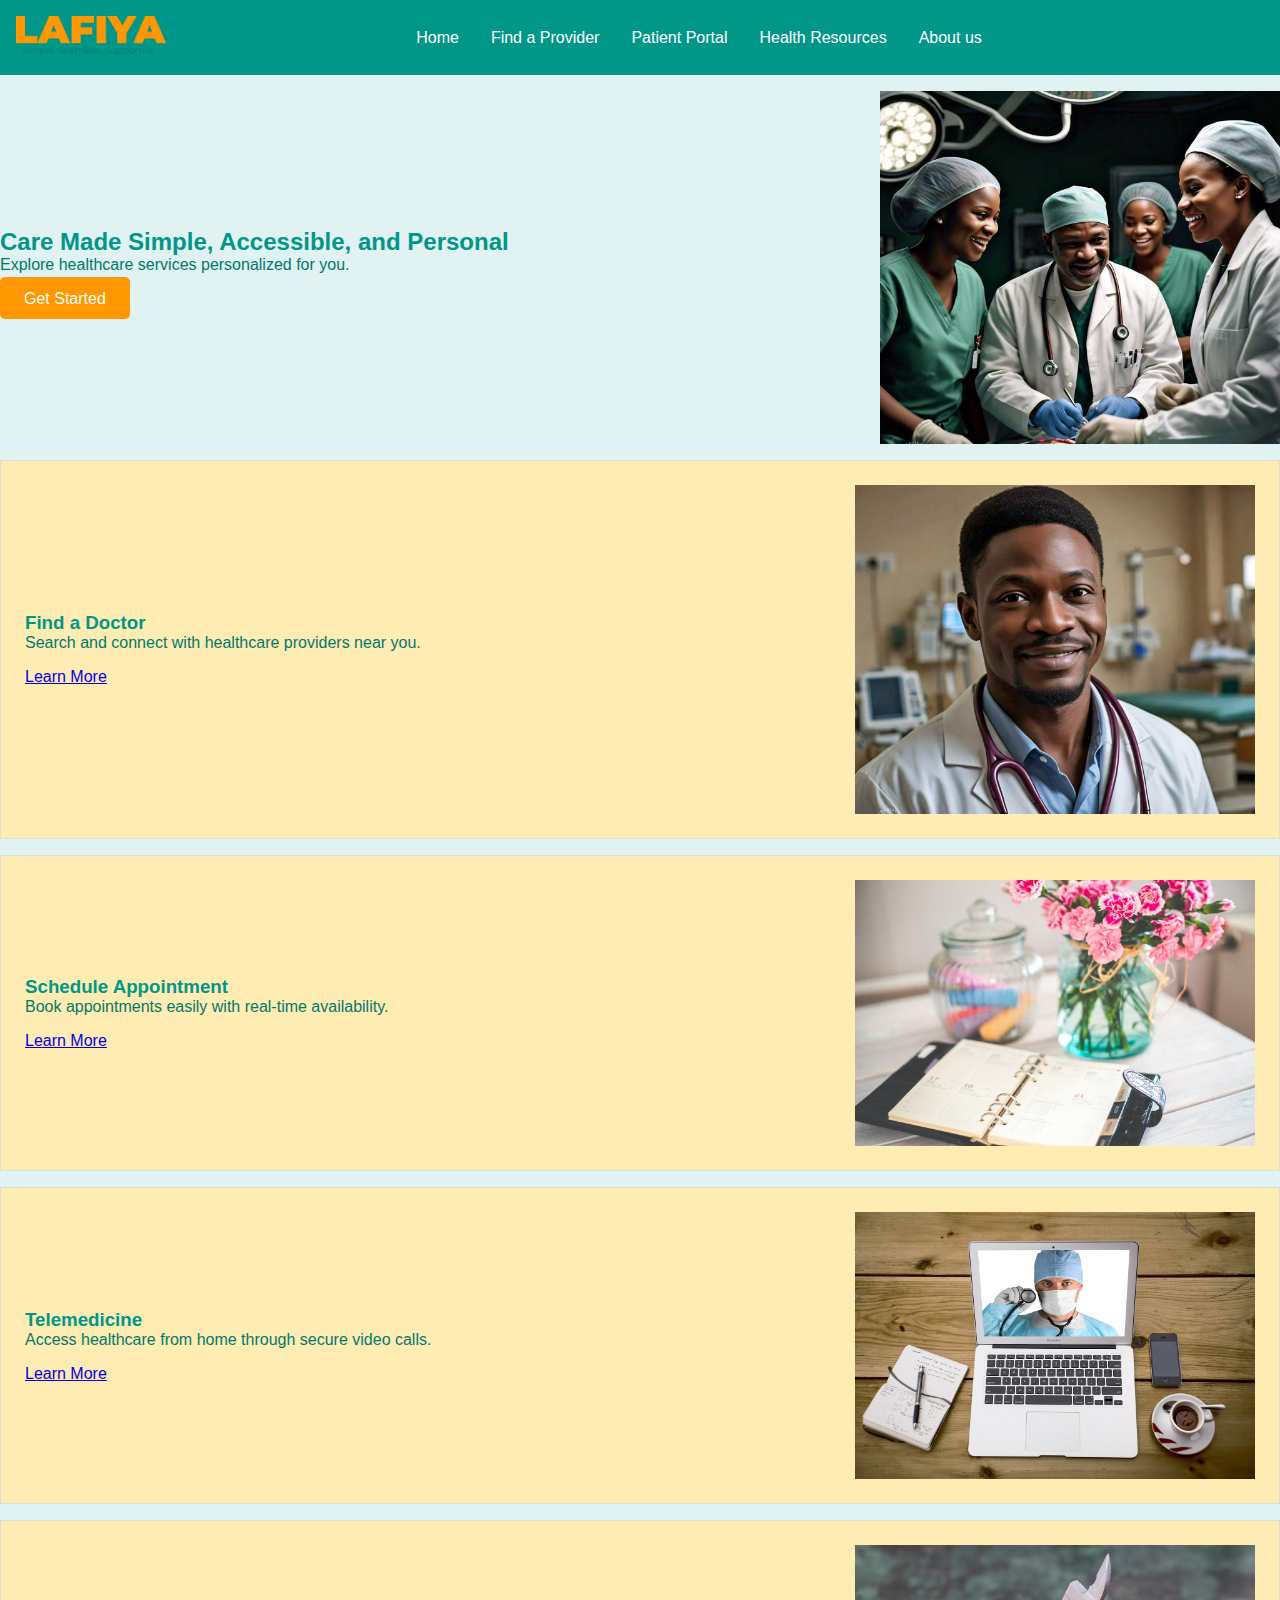
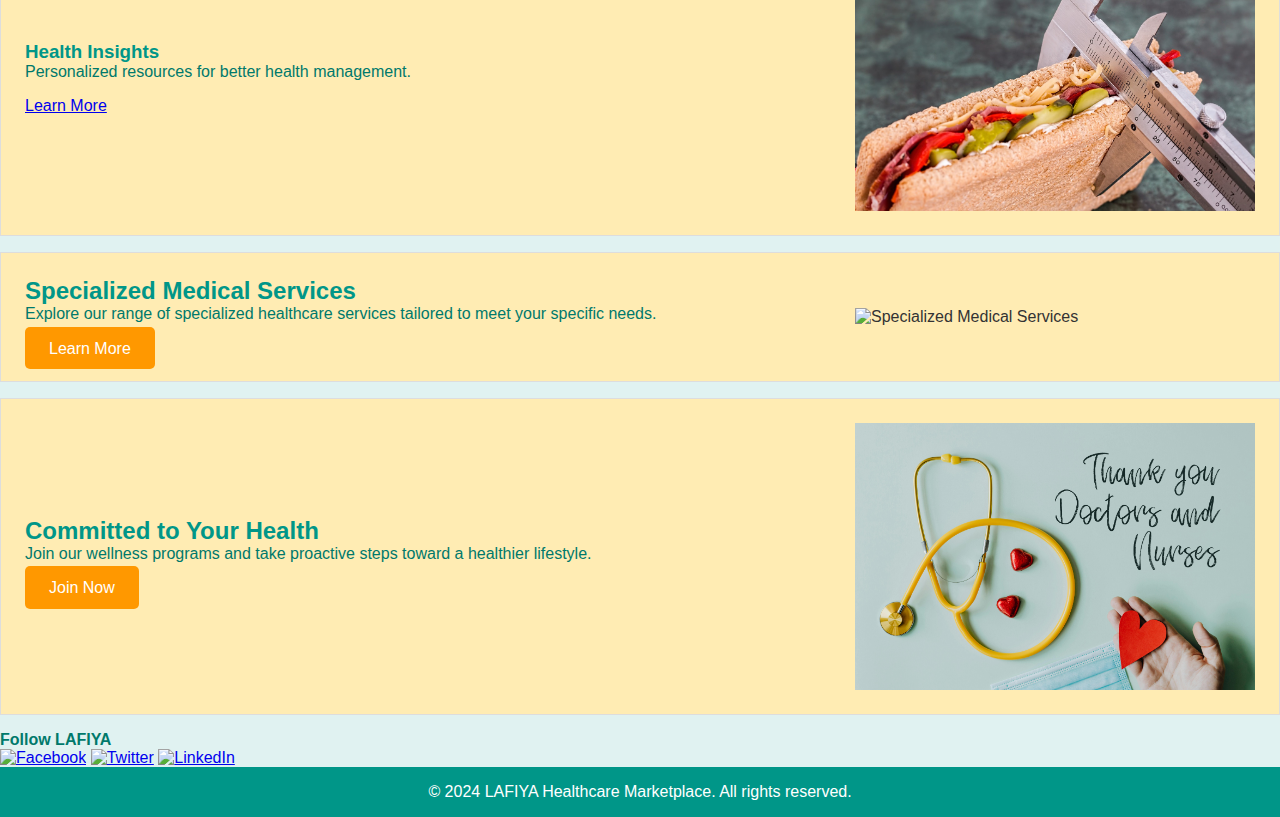
==== commit a29f40e7: "Update index.html" ====
--- a/index.html
+++ b/index.html
@@ -22,7 +22,7 @@
             </a>
             <ul class="main-menu">
                 <li><a href="#">Home</a></li>
-                <li><a href="#">Find a Provider</a></li>
+                <li><a href="pages/find-provider.html">Find a Provider</a></li>
                 <li><a href="#">Patient Portal</a></li>
                 <li><a href="#">Health Resources</a></li>
                 <li><a href="#">About us</a></li>
@@ -49,7 +49,7 @@
                 <div class="text-content">
                     <h3>Find a Doctor</h3>
                     <p>Search and connect with healthcare providers near you.</p>
-                    <a href="login.html">Learn More <i class="fas fa-chevron-right"></i></a>
+                    <a href="pages/find-provider.html">Learn More <i class="fas fa-chevron-right"></i></a>
                 </div>
                 <img src="images/jovialphysician.jpeg" alt="Find a Doctor" class="responsive-image">
             </div>
--- a/style/general.css
+++ b/style/general.css
@@ -11,7 +11,7 @@
     background-color: #E0F2F1;
 }
 
-/* Navigation */
+/* Navigation Bar */
 .main-nav {
     display: flex;
     justify-content: space-between;
@@ -20,10 +20,14 @@
     padding: 1rem;
 }
 
-/* Remove bullet points from menu items */
+.logo {
+    width: 150px;
+    margin-right: 2rem;
+}
+
 .main-menu, .right-menu {
     display: flex;
-    list-style: none; /* Removes bullets */
+    list-style: none;
 }
 
 .main-menu li a, .right-menu li a {
@@ -82,10 +86,9 @@
     color: #00796B;
 }
 
-/* Footer */
 .footer {
     background: #009688;
     color: #fff;
     padding: 1rem;
-    text-align: center; /* Centers footer text */
+    text-align: center;
 }
